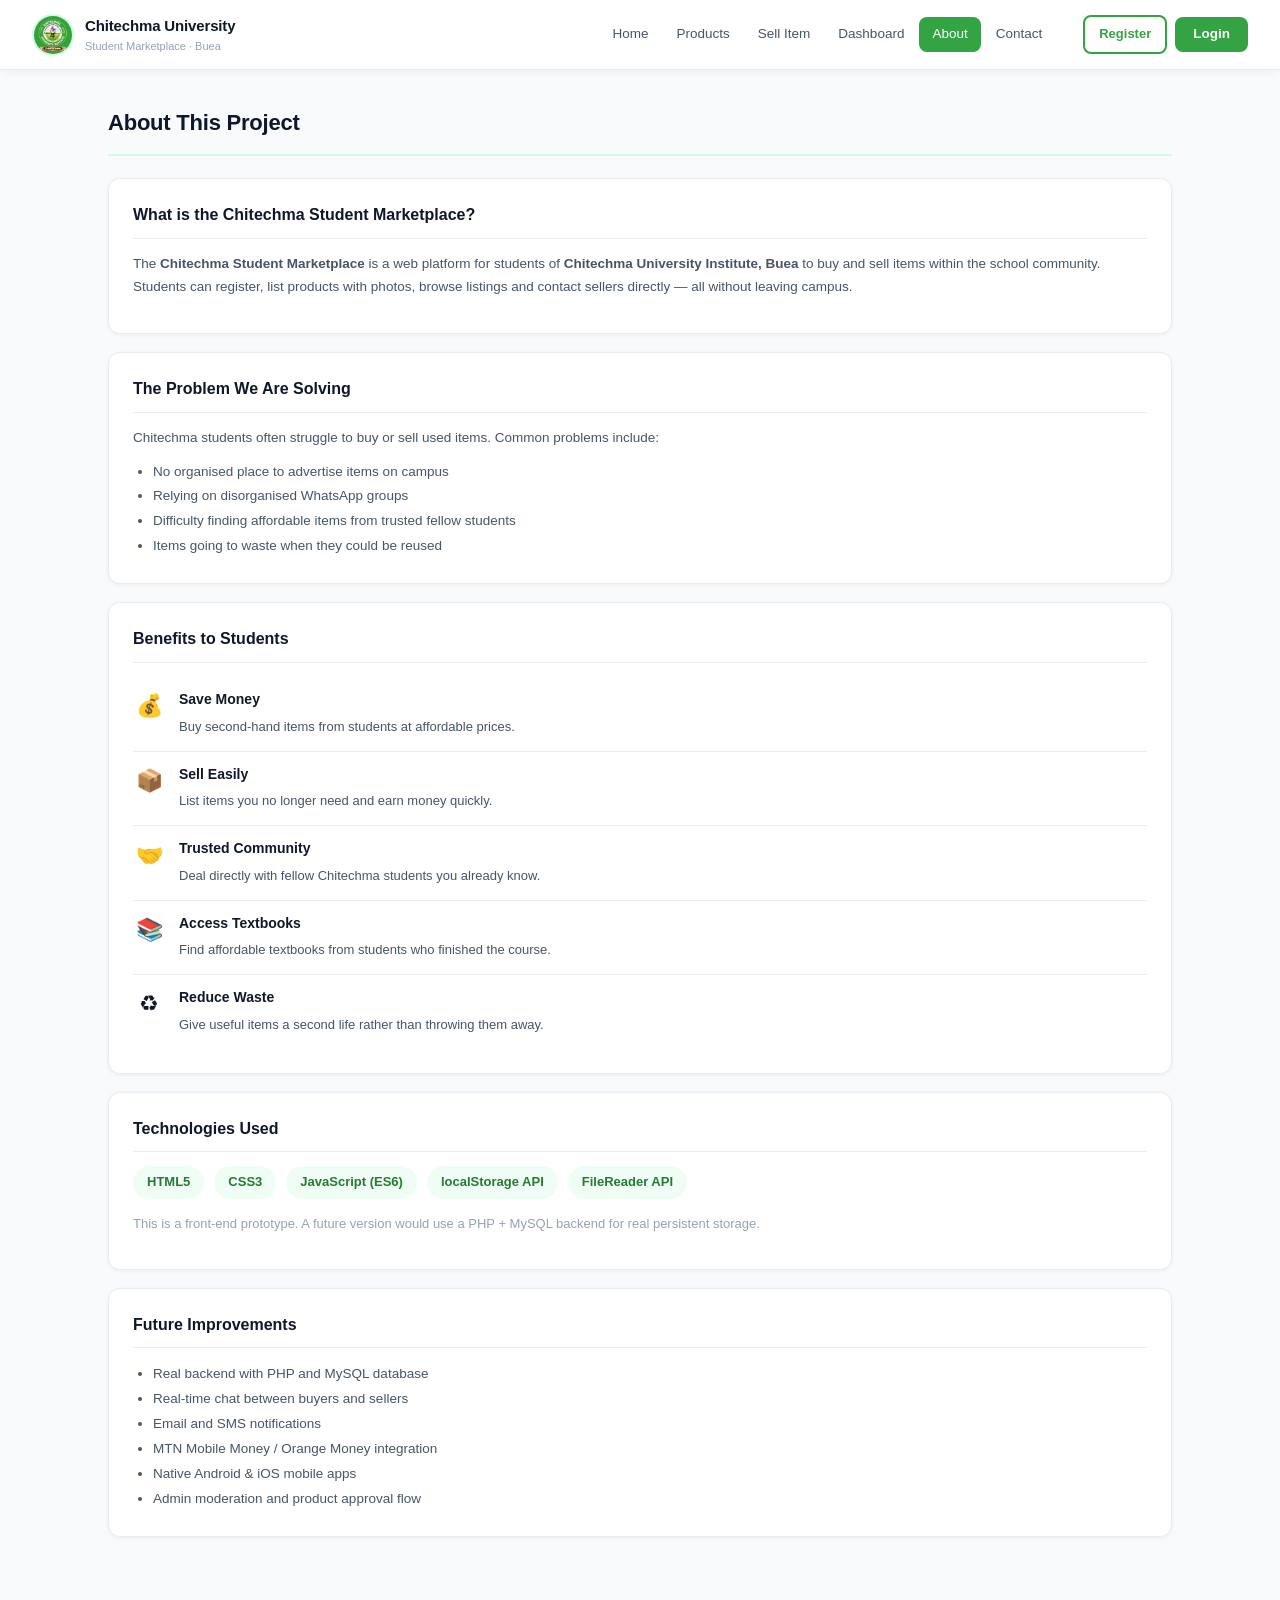
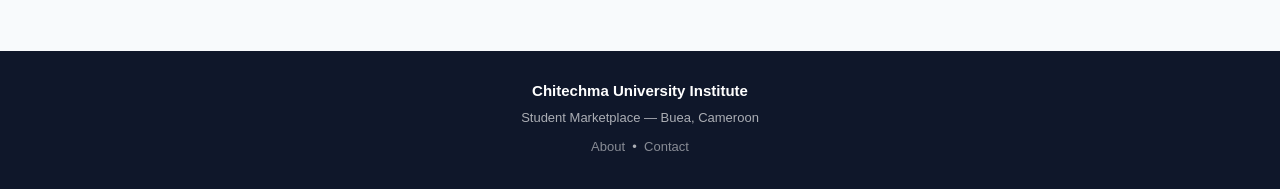
==== about.html @ e1034d38 "first commit" ====
<!DOCTYPE html>
<html lang="en">
<head><meta charset="UTF-8"><meta name="viewport" content="width=device-width,initial-scale=1.0">
<title>Chitechma &mdash; About</title><link rel="stylesheet" href="css/style.css"></head>
<body>
<header class="topbar">
  <a href="index.html" class="topbar-logo">
    <img src="images/logo.png" alt="Chitechma Logo">
    <div><div class="logo-name">Chitechma University</div><div class="logo-sub">Student Marketplace &middot; Buea</div></div>
  </a>
  <nav class="topbar-nav">
    <a href="index.html" id="nl-home">Home</a>
    <a href="products.html" id="nl-products">Products</a>
    <a href="sell.html" id="nl-sell">Sell Item</a>
    <a href="dashboard.html" id="nl-dashboard">Dashboard</a>
    <a href="about.html" id="nl-about">About</a>
    <a href="contact.html" id="nl-contact">Contact</a>
  </nav>
  <div id="nav-user-desktop"></div>
  <button class="nav-toggle" onclick="toggleMobileNav()">&#9776;</button>
</header>
<div class="nav-overlay" id="nav-overlay" onclick="closeMobileNav()"></div>
<div class="mobile-nav-panel" id="mobile-nav-panel">
  <div class="mnp-head">
    <span class="brand">&#127891; Menu</span>
    <button class="mnp-close" onclick="closeMobileNav()">&#10005;</button>
  </div>
  <div class="mnp-links">
    <a href="index.html" id="ml-home">&#127968; Home</a>
    <a href="products.html" id="ml-products">&#128717; Products</a>
    <a href="sell.html" id="ml-sell">&#128230; Sell Item</a>
    <a href="dashboard.html" id="ml-dashboard">&#128203; Dashboard</a>
    <a href="about.html" id="ml-about">&#8505; About</a>
    <a href="contact.html" id="ml-contact">&#128222; Contact</a>
  </div>
  <div id="nav-user-mobile"></div>
</div>
<script>(function(){var p=window.location.pathname.split("/").pop()||"index.html";var map={"index.html":"home","products.html":"products","sell.html":"sell","dashboard.html":"dashboard","about.html":"about","contact.html":"contact","admin.html":"dashboard"};var key=map[p]||"home";var d=document.getElementById("nl-"+key);if(d)d.classList.add("active");var m=document.getElementById("ml-"+key);if(m)m.classList.add("active");})();</script>
<div class="page-wrap">
  <h1 class="page-title">About This Project</h1>
  <div class="info-block">
    <h2>What is the Chitechma Student Marketplace?</h2>
    <p>The <strong>Chitechma Student Marketplace</strong> is a web platform for students of <strong>Chitechma University Institute, Buea</strong> to buy and sell items within the school community. Students can register, list products with photos, browse listings and contact sellers directly — all without leaving campus.</p>
  </div>
  <div class="info-block">
    <h2>The Problem We Are Solving</h2>
    <p>Chitechma students often struggle to buy or sell used items. Common problems include:</p>
    <ul>
      <li>No organised place to advertise items on campus</li>
      <li>Relying on disorganised WhatsApp groups</li>
      <li>Difficulty finding affordable items from trusted fellow students</li>
      <li>Items going to waste when they could be reused</li>
    </ul>
  </div>
  <div class="info-block">
    <h2>Benefits to Students</h2>
    <div class="benefit-row"><div class="benefit-icon">&#128176;</div><div><strong>Save Money</strong><span>Buy second-hand items from students at affordable prices.</span></div></div>
    <div class="benefit-row"><div class="benefit-icon">&#128230;</div><div><strong>Sell Easily</strong><span>List items you no longer need and earn money quickly.</span></div></div>
    <div class="benefit-row"><div class="benefit-icon">&#129309;</div><div><strong>Trusted Community</strong><span>Deal directly with fellow Chitechma students you already know.</span></div></div>
    <div class="benefit-row"><div class="benefit-icon">&#128218;</div><div><strong>Access Textbooks</strong><span>Find affordable textbooks from students who finished the course.</span></div></div>
    <div class="benefit-row"><div class="benefit-icon">&#9851;</div><div><strong>Reduce Waste</strong><span>Give useful items a second life rather than throwing them away.</span></div></div>
  </div>
  <div class="info-block">
    <h2>Technologies Used</h2>
    <div style="display:flex;flex-wrap:wrap;gap:10px;margin-top:4px;">
      <span class="badge badge-green" style="font-size:13px;padding:6px 14px;">HTML5</span>
      <span class="badge badge-green" style="font-size:13px;padding:6px 14px;">CSS3</span>
      <span class="badge badge-green" style="font-size:13px;padding:6px 14px;">JavaScript (ES6)</span>
      <span class="badge badge-green" style="font-size:13px;padding:6px 14px;">localStorage API</span>
      <span class="badge badge-green" style="font-size:13px;padding:6px 14px;">FileReader API</span>
    </div>
    <p style="margin-top:14px;font-size:13px;color:var(--text-3);">This is a front-end prototype. A future version would use a PHP + MySQL backend for real persistent storage.</p>
  </div>
  <div class="info-block">
    <h2>Future Improvements</h2>
    <ul>
      <li>Real backend with PHP and MySQL database</li>
      <li>Real-time chat between buyers and sellers</li>
      <li>Email and SMS notifications</li>
      <li>MTN Mobile Money / Orange Money integration</li>
      <li>Native Android &amp; iOS mobile apps</li>
      <li>Admin moderation and product approval flow</li>
    </ul>
  </div>
</div>
<footer><p class="footer-brand">Chitechma University Institute</p><p>Student Marketplace &mdash; Buea, Cameroon</p><p style="margin-top:8px;"><a href="about.html">About</a> &nbsp;&bull;&nbsp; <a href="contact.html">Contact</a></p></footer>
<script src="js/app.js"></script>
</body></html>
---- css/style.css ----
/* ============================================================
   Chitechma University Institute — Student Marketplace
   Modern Minimal Design  |  Green #33A344  |  White #FFFFFF
   ============================================================ */

/* ── RESET & BASE ────────────────────────────────────────── */
*, *::before, *::after { margin: 0; padding: 0; box-sizing: border-box; }

:root {
  --green:       #33A344;
  --green-dark:  #267A33;
  --green-light: #f0fdf4;
  --green-mid:   #d1fae5;
  --white:       #ffffff;
  --bg:          #f8fafc;
  --surface:     #ffffff;
  --border:      #e8edf2;
  --text-1:      #0f172a;
  --text-2:      #475569;
  --text-3:      #94a3b8;
  --red:         #ef4444;
  --red-light:   #fef2f2;
  --shadow-sm:   0 1px 4px rgba(0,0,0,.06);
  --shadow-md:   0 4px 16px rgba(0,0,0,.09);
  --shadow-lg:   0 10px 32px rgba(0,0,0,.12);
  --radius-sm:   8px;
  --radius-md:   12px;
  --radius-lg:   16px;
  --radius-pill: 999px;
}

body {
  font-family: -apple-system, BlinkMacSystemFont, 'Segoe UI', Arial, sans-serif;
  background: var(--bg);
  color: var(--text-1);
  line-height: 1.55;
  padding-top: 70px; /* reserve space for fixed topbar */
}

a { text-decoration: none; }
img { display: block; }

/* ══════════════════════════════════════════════════════════
   TOPBAR  — single white bar: logo · nav · user (desktop)
   ══════════════════════════════════════════════════════════ */
.topbar {
  position: fixed;
  top: 0; left: 0; right: 0;
  height: 70px;
  background: var(--white);
  border-bottom: 1px solid var(--border);
  box-shadow: 0 1px 12px rgba(0,0,0,.06);
  display: flex;
  align-items: center;
  padding: 0 32px;
  gap: 12px;
  z-index: 1000;
}

/* Logo ─────────────────────────────────────────────────── */
.topbar-logo {
  display: flex;
  align-items: center;
  gap: 11px;
  text-decoration: none;
  flex-shrink: 0;
}
.topbar-logo img {
  width: 42px; height: 42px;
  border-radius: 50%;
  object-fit: cover;
  border: 2px solid var(--green-mid);
}
.logo-name {
  font-size: 15px;
  font-weight: 700;
  color: var(--text-1);
  letter-spacing: -.01em;
}
.logo-sub {
  font-size: 11px;
  color: var(--text-3);
  margin-top: 1px;
}

/* Nav links (desktop) ──────────────────────────────────── */
.topbar-nav {
  display: flex;
  align-items: center;
  gap: 2px;
  margin-left: auto;  /* push nav to the right */
}
.topbar-nav a {
  display: block;
  padding: 7px 13px;
  font-size: 13.5px;
  font-weight: 500;
  color: var(--text-2);
  border-radius: var(--radius-sm);
  transition: background .15s, color .15s;
  white-space: nowrap;
}
.topbar-nav a:hover {
  background: var(--green-light);
  color: var(--green-dark);
}
.topbar-nav a.active {
  background: var(--green);
  color: #fff;
  border-radius: var(--radius-sm);
}

/* User area (right side) ───────────────────────────────── */
.topbar-user {
  display: flex;
  align-items: center;
  gap: 8px;
  margin-left: 16px;
  flex-shrink: 0;
}
.user-pill {
  display: flex;
  align-items: center;
  gap: 8px;
  padding: 6px 12px 6px 8px;
  border: 1px solid var(--border);
  border-radius: var(--radius-pill);
  font-size: 13px;
  font-weight: 500;
  color: var(--text-1);
  background: var(--bg);
  cursor: pointer;
}
.user-avatar {
  width: 26px; height: 26px;
  border-radius: 50%;
  background: var(--green);
  color: #fff;
  font-size: 12px;
  font-weight: 700;
  display: flex;
  align-items: center;
  justify-content: center;
  flex-shrink: 0;
  overflow: hidden;
}
.user-avatar img { width: 100%; height: 100%; object-fit: cover; }
.unread-dot {
  display: inline-flex;
  align-items: center;
  justify-content: center;
  width: 18px; height: 18px;
  border-radius: 50%;
  background: var(--red);
  color: #fff;
  font-size: 10px;
  font-weight: 700;
  margin-left: 4px;
}
.btn-logout {
  padding: 6px 14px;
  border: 1.5px solid #fca5a5;
  border-radius: var(--radius-sm);
  font-size: 13px;
  font-weight: 600;
  color: var(--red);
  background: var(--red-light);
  cursor: pointer;
  transition: all .15s;
}
.btn-logout:hover { background: var(--red); color: #fff; border-color: var(--red); }

.topbar-login {
  padding: 7px 18px;
  background: var(--green);
  color: #fff;
  border-radius: var(--radius-sm);
  font-size: 13.5px;
  font-weight: 600;
  border: none;
  cursor: pointer;
  transition: background .15s;
}
.topbar-login:hover { background: var(--green-dark); }

/* Hamburger ────────────────────────────────────────────── */
.nav-toggle {
  display: none;
  background: transparent;
  border: 1.5px solid var(--border);
  color: var(--text-2);
  font-size: 20px;
  width: 38px; height: 38px;
  border-radius: var(--radius-sm);
  cursor: pointer;
  align-items: center;
  justify-content: center;
  flex-shrink: 0;
}
.nav-toggle:hover { background: var(--bg); }

/* Mobile panel + overlay: INVISIBLE on desktop ─────────── */
.mobile-nav-panel { display: none; }
.nav-overlay      { display: none; }

/* ══════════════════════════════════════════════════════════
   HERO
   ══════════════════════════════════════════════════════════ */
.hero {
  background: linear-gradient(135deg, #1a5c27 0%, var(--green) 55%, #4ecb60 100%);
  color: #fff;
  padding: 72px 32px;
  text-align: center;
}
.hero h1 {
  font-size: 36px;
  font-weight: 800;
  letter-spacing: -.02em;
  margin-bottom: 14px;
  line-height: 1.15;
}
.hero p {
  font-size: 16px;
  opacity: .88;
  max-width: 520px;
  margin: 0 auto 32px;
  line-height: 1.65;
}
.hero-btns { display: flex; gap: 12px; justify-content: center; flex-wrap: wrap; }
.hero-btns .btn { font-size: 14.5px; padding: 12px 26px; }

/* ══════════════════════════════════════════════════════════
   BUTTONS
   ══════════════════════════════════════════════════════════ */
.btn {
  display: inline-flex;
  align-items: center;
  justify-content: center;
  gap: 6px;
  padding: 10px 22px;
  border-radius: var(--radius-sm);
  font-size: 14px;
  font-weight: 600;
  cursor: pointer;
  transition: all .15s;
  border: 2px solid transparent;
  white-space: nowrap;
}
.btn-primary  { background: var(--green); color: #fff; border-color: var(--green); }
.btn-primary:hover { background: var(--green-dark); border-color: var(--green-dark); }
.btn-outline  { background: transparent; color: #fff; border-color: rgba(255,255,255,.7); }
.btn-outline:hover { background: rgba(255,255,255,.15); }
.btn-white    { background: #fff; color: var(--green); border-color: #fff; }
.btn-white:hover { background: var(--green-light); }
.btn-ghost    { background: transparent; color: var(--green); border-color: var(--green); }
.btn-ghost:hover { background: var(--green-light); }
.btn-danger   { background: var(--red-light); color: var(--red); border-color: #fca5a5; }
.btn-danger:hover { background: var(--red); color: #fff; border-color: var(--red); }
.btn-sm       { padding: 7px 14px; font-size: 13px; border-radius: var(--radius-sm); }
.btn-block    { width: 100%; }

/* ══════════════════════════════════════════════════════════
   PAGE WRAPPER & TITLES
   ══════════════════════════════════════════════════════════ */
.page-wrap { max-width: 1120px; margin: 0 auto; padding: 36px 28px; }
.page-title {
  font-size: 22px;
  font-weight: 700;
  color: var(--text-1);
  margin-bottom: 22px;
  padding-bottom: 14px;
  border-bottom: 2px solid var(--green-mid);
  letter-spacing: -.01em;
}
.section-label {
  font-size: 11px;
  font-weight: 700;
  text-transform: uppercase;
  letter-spacing: .08em;
  color: var(--text-3);
  margin-bottom: 14px;
}

/* ══════════════════════════════════════════════════════════
   FEATURE STRIP (home)
   ══════════════════════════════════════════════════════════ */
.features-strip { display: flex; flex-wrap: wrap; gap: 18px; }
.feature-card {
  background: var(--surface);
  border: 1px solid var(--border);
  border-radius: var(--radius-md);
  padding: 24px;
  flex: 1;
  min-width: 190px;
  box-shadow: var(--shadow-sm);
  transition: box-shadow .2s, transform .2s;
}
.feature-card:hover { box-shadow: var(--shadow-md); transform: translateY(-2px); }
.feature-icon { font-size: 28px; margin-bottom: 12px; }
.feature-card h3 { font-size: 15px; font-weight: 700; color: var(--text-1); margin-bottom: 6px; }
.feature-card p  { font-size: 13px; color: var(--text-2); line-height: 1.6; }

/* ══════════════════════════════════════════════════════════
   PRODUCT CARDS
   ══════════════════════════════════════════════════════════ */
.products-grid { display: flex; flex-wrap: wrap; gap: 20px; }
.product-card {
  background: var(--surface);
  border: 1px solid var(--border);
  border-radius: var(--radius-md);
  width: 226px;
  overflow: hidden;
  box-shadow: var(--shadow-sm);
  transition: box-shadow .2s, transform .2s;
}
.product-card:hover { box-shadow: var(--shadow-md); transform: translateY(-3px); }
.product-thumb {
  width: 100%; height: 156px;
  display: flex; align-items: center; justify-content: center;
  font-size: 44px;
}
.product-thumb img { width: 100%; height: 100%; object-fit: cover; }
.product-body { padding: 15px; }
.product-badge {
  display: inline-block;
  font-size: 10px;
  font-weight: 700;
  text-transform: uppercase;
  letter-spacing: .04em;
  padding: 3px 9px;
  border-radius: var(--radius-pill);
  background: var(--green-light);
  color: var(--green-dark);
  margin-bottom: 8px;
}
.product-name  { font-size: 14px; font-weight: 700; color: var(--text-1); margin-bottom: 6px; line-height: 1.35; }
.product-price { font-size: 17px; font-weight: 800; color: var(--green); margin-bottom: 6px; }
.product-meta  { font-size: 12px; color: var(--text-3); margin-bottom: 3px; }
.product-body .btn { margin-top: 12px; width: 100%; }

/* ══════════════════════════════════════════════════════════
   SEARCH / FILTER BAR
   ══════════════════════════════════════════════════════════ */
.filter-bar {
  background: var(--surface);
  border: 1px solid var(--border);
  border-radius: var(--radius-md);
  padding: 16px 20px;
  margin-bottom: 24px;
  display: flex;
  flex-wrap: wrap;
  gap: 10px;
  align-items: center;
  box-shadow: var(--shadow-sm);
}
.filter-bar input,
.filter-bar select {
  flex: 1;
  min-width: 140px;
  padding: 9px 13px;
  border: 1px solid var(--border);
  border-radius: var(--radius-sm);
  font-size: 13.5px;
  color: var(--text-1);
  background: var(--bg);
  outline: none;
  transition: border-color .15s;
}
.filter-bar input:focus,
.filter-bar select:focus { border-color: var(--green); }

/* ══════════════════════════════════════════════════════════
   AUTH PAGES (login / register)
   ══════════════════════════════════════════════════════════ */
.auth-page { min-height: calc(100vh - 70px); display: flex; align-items: center; justify-content: center; padding: 32px 20px; }
.auth-card {
  background: var(--surface);
  border: 1px solid var(--border);
  border-radius: var(--radius-lg);
  padding: 42px 38px;
  width: 100%;
  max-width: 420px;
  box-shadow: var(--shadow-md);
  text-align: center;
}
.auth-logo {
  width: 82px; height: 82px;
  border-radius: 50%;
  margin: 0 auto 20px;
  border: 3px solid var(--green-mid);
  object-fit: cover;
}
.auth-title    { font-size: 22px; font-weight: 800; color: var(--text-1); margin-bottom: 6px; letter-spacing: -.02em; }
.auth-subtitle { font-size: 13.5px; color: var(--text-2); margin-bottom: 28px; }

/* ══════════════════════════════════════════════════════════
   FORMS
   ══════════════════════════════════════════════════════════ */
.form-group { margin-bottom: 16px; text-align: left; }
.form-group label { display: block; font-size: 13px; font-weight: 600; color: var(--text-2); margin-bottom: 6px; }
.form-control {
  width: 100%;
  padding: 10px 13px;
  border: 1.5px solid var(--border);
  border-radius: var(--radius-sm);
  font-size: 14px;
  color: var(--text-1);
  background: var(--surface);
  outline: none;
  transition: border-color .15s, box-shadow .15s;
}
.form-control:focus {
  border-color: var(--green);
  box-shadow: 0 0 0 3px rgba(51,163,68,.12);
}
textarea.form-control { height: 110px; resize: vertical; }
.form-row { display: flex; gap: 14px; flex-wrap: wrap; }
.form-row .form-group { flex: 1; min-width: 160px; }
.form-hint { font-size: 12px; color: var(--text-3); margin-top: 5px; }

/* ══════════════════════════════════════════════════════════
   CARDS / SURFACE
   ══════════════════════════════════════════════════════════ */
.card {
  background: var(--surface);
  border: 1px solid var(--border);
  border-radius: var(--radius-md);
  padding: 24px;
  box-shadow: var(--shadow-sm);
  margin-bottom: 20px;
}
.card-title { font-size: 16px; font-weight: 700; color: var(--text-1); margin-bottom: 14px; padding-bottom: 12px; border-bottom: 1px solid var(--border); }

/* ══════════════════════════════════════════════════════════
   DASHBOARD
   ══════════════════════════════════════════════════════════ */
.welcome-bar {
  background: linear-gradient(130deg, var(--green-dark), var(--green));
  color: #fff;
  padding: 26px 32px;
  border-radius: var(--radius-lg);
  margin-bottom: 28px;
  display: flex;
  align-items: center;
  justify-content: space-between;
  flex-wrap: wrap;
  gap: 14px;
}
.welcome-bar h2 { font-size: 20px; font-weight: 700; margin-bottom: 4px; }
.welcome-bar p  { font-size: 13.5px; opacity: .85; }

.stats-row { display: flex; flex-wrap: wrap; gap: 16px; margin-bottom: 28px; }
.stat-card {
  flex: 1;
  min-width: 120px;
  background: var(--surface);
  border: 1px solid var(--border);
  border-radius: var(--radius-md);
  padding: 18px 22px;
  text-align: center;
  box-shadow: var(--shadow-sm);
}
.stat-num   { font-size: 28px; font-weight: 800; color: var(--green); }
.stat-label { font-size: 12px; color: var(--text-3); margin-top: 3px; font-weight: 500; }

.dash-grid { display: flex; flex-wrap: wrap; gap: 16px; margin-bottom: 32px; }
.dash-tile {
  background: var(--surface);
  border: 1px solid var(--border);
  border-radius: var(--radius-md);
  padding: 24px 20px;
  width: 190px;
  text-align: center;
  text-decoration: none;
  color: var(--text-1);
  box-shadow: var(--shadow-sm);
  transition: box-shadow .2s, transform .2s, border-color .15s;
}
.dash-tile:hover { box-shadow: var(--shadow-md); transform: translateY(-2px); border-color: var(--green); }
.dash-tile-icon  { font-size: 34px; margin-bottom: 12px; }
.dash-tile-title { font-size: 14px; font-weight: 700; color: var(--text-1); margin-bottom: 6px; }
.dash-tile-desc  { font-size: 12px; color: var(--text-3); line-height: 1.5; }

/* ══════════════════════════════════════════════════════════
   INFO SECTIONS
   ══════════════════════════════════════════════════════════ */
.info-block { background: var(--surface); border: 1px solid var(--border); border-radius: var(--radius-md); padding: 24px; margin-bottom: 18px; box-shadow: var(--shadow-sm); }
.info-block h2 { font-size: 16px; font-weight: 700; color: var(--text-1); margin-bottom: 14px; padding-bottom: 10px; border-bottom: 1px solid var(--border); }
.info-block p  { font-size: 13.5px; color: var(--text-2); line-height: 1.7; margin-bottom: 10px; }
.info-block ul, .info-block ol { padding-left: 20px; }
.info-block li { font-size: 13.5px; color: var(--text-2); line-height: 1.85; }

/* ══════════════════════════════════════════════════════════
   CONTACT / TEAM
   ══════════════════════════════════════════════════════════ */
.contact-row  { display: flex; align-items: flex-start; gap: 14px; padding: 13px 0; border-bottom: 1px solid var(--border); }
.contact-row:last-child { border-bottom: none; }
.ci-icon      { font-size: 20px; width: 32px; text-align: center; flex-shrink: 0; }
.ci-label     { font-size: 11px; color: var(--text-3); text-transform: uppercase; letter-spacing: .05em; margin-bottom: 2px; }
.ci-value     { font-size: 14.5px; font-weight: 600; color: var(--text-1); }

.team-row     { display: flex; align-items: center; gap: 14px; padding: 12px 0; border-bottom: 1px solid var(--border); }
.team-row:last-child { border-bottom: none; }
.team-av {
  width: 44px; height: 44px; border-radius: 50%;
  background: var(--green); color: #fff;
  display: flex; align-items: center; justify-content: center;
  font-size: 16px; font-weight: 700; flex-shrink: 0; overflow: hidden;
}
.team-av img  { width: 100%; height: 100%; object-fit: cover; }
.team-name    { font-size: 14.5px; font-weight: 700; color: var(--text-1); }
.team-role    { font-size: 12px; color: var(--text-3); margin-top: 2px; }

/* ══════════════════════════════════════════════════════════
   PRODUCT CONTACT PAGE
   ══════════════════════════════════════════════════════════ */
.contact-method {
  display: flex; align-items: center; gap: 14px;
  background: var(--bg); border: 1px solid var(--border);
  border-radius: var(--radius-sm); padding: 13px 16px; margin-bottom: 10px;
  text-decoration: none; color: var(--text-1);
  transition: border-color .15s, background .15s;
}
.contact-method:hover { border-color: var(--green); background: var(--green-light); }
.cm-icon  { font-size: 20px; width: 28px; text-align: center; }
.cm-label { font-size: 11px; color: var(--text-3); margin-bottom: 1px; }
.cm-value { font-size: 14px; font-weight: 600; color: var(--green-dark); }

/* ══════════════════════════════════════════════════════════
   MESSAGES
   ══════════════════════════════════════════════════════════ */
.msg-card { background: var(--surface); border: 1px solid var(--border); border-radius: var(--radius-sm); padding: 15px 18px; margin-bottom: 10px; }
.msg-card.unread { border-left: 3px solid var(--green); }
.msg-meta { font-size: 12px; color: var(--text-3); margin-bottom: 6px; }
.msg-body { font-size: 14px; color: var(--text-1); }
.msg-reply { margin-top: 12px; display: flex; gap: 8px; }
.msg-reply input  { flex: 1; padding: 8px 12px; border: 1px solid var(--border); border-radius: var(--radius-sm); font-size: 13.5px; outline: none; }
.msg-reply input:focus { border-color: var(--green); }
.msg-reply button { padding: 8px 16px; background: var(--green); color: #fff; border: none; border-radius: var(--radius-sm); cursor: pointer; font-size: 13.5px; font-weight: 600; }

/* ══════════════════════════════════════════════════════════
   NOTICES / ALERTS
   ══════════════════════════════════════════════════════════ */
.notice {
  padding: 13px 16px; border-radius: var(--radius-sm); font-size: 13.5px;
  border-left: 3px solid; margin-bottom: 20px;
}
.notice-green { background: var(--green-light); border-color: var(--green); color: var(--green-dark); }
.notice-warn  { background: #fffbeb; border-color: #f59e0b; color: #92400e; }
.notice-red   { background: var(--red-light); border-color: var(--red); color: #b91c1c; }
#alert-box .notice { margin-bottom: 16px; }

/* ══════════════════════════════════════════════════════════
   SELL FORM LAYOUT
   ══════════════════════════════════════════════════════════ */
.sell-layout { display: flex; gap: 24px; flex-wrap: wrap; }
.sell-main   { flex: 2; min-width: 280px; }
.sell-side   { flex: 1; min-width: 220px; }
.two-col     { display: flex; gap: 24px; flex-wrap: wrap; }
.col-main    { flex: 2; min-width: 280px; }
.col-side    { flex: 1; min-width: 220px; }

/* Image upload area */
.upload-area {
  border: 2px dashed var(--border);
  border-radius: var(--radius-md);
  padding: 28px;
  text-align: center;
  cursor: pointer;
  background: var(--bg);
  transition: border-color .15s, background .15s;
}
.upload-area:hover { border-color: var(--green); background: var(--green-light); }
.upload-area p { font-size: 13px; color: var(--text-3); margin-top: 8px; }

/* ══════════════════════════════════════════════════════════
   ADMIN DASHBOARD
   ══════════════════════════════════════════════════════════ */
.admin-tabs { display: flex; gap: 4px; flex-wrap: wrap; border-bottom: 2px solid var(--border); margin-bottom: 24px; }
.admin-tab  { padding: 10px 18px; cursor: pointer; font-size: 13.5px; font-weight: 600; color: var(--text-3); border-radius: var(--radius-sm) var(--radius-sm) 0 0; border: 1px solid transparent; border-bottom: none; transition: all .15s; }
.admin-tab:hover  { color: var(--green); background: var(--green-light); }
.admin-tab.active { color: var(--green-dark); background: var(--surface); border-color: var(--border); border-bottom-color: var(--surface); margin-bottom: -2px; }
.tab-pane  { display: none; }
.tab-pane.active { display: block; }

.data-table { width: 100%; border-collapse: collapse; font-size: 13.5px; }
.data-table th { background: var(--bg); color: var(--text-2); font-size: 11px; font-weight: 700; text-transform: uppercase; letter-spacing: .05em; padding: 10px 14px; text-align: left; border-bottom: 2px solid var(--border); }
.data-table td { padding: 12px 14px; border-bottom: 1px solid var(--border); vertical-align: middle; color: var(--text-1); }
.data-table tr:last-child td { border-bottom: none; }
.data-table tr:hover td { background: var(--bg); }
.data-table img { width: 40px; height: 40px; object-fit: cover; border-radius: var(--radius-sm); }

.admin-stat-row { display: flex; flex-wrap: wrap; gap: 14px; margin-bottom: 28px; }
.admin-kpi { flex: 1; min-width: 130px; background: var(--surface); border: 1px solid var(--border); border-radius: var(--radius-md); padding: 20px; text-align: center; box-shadow: var(--shadow-sm); }
.admin-kpi .kn { font-size: 30px; font-weight: 800; color: var(--green); }
.admin-kpi .kl { font-size: 12px; color: var(--text-3); margin-top: 3px; font-weight: 500; }

.badge { display: inline-block; font-size: 11px; font-weight: 700; padding: 3px 9px; border-radius: var(--radius-pill); }
.badge-green  { background: var(--green-light); color: var(--green-dark); }
.badge-red    { background: var(--red-light); color: var(--red); }
.badge-yellow { background: #fffbeb; color: #92400e; }
.badge-blue   { background: #eff6ff; color: #1d4ed8; }

.inline-form { background: var(--bg); border: 1px solid var(--border); border-radius: var(--radius-md); padding: 22px; margin-bottom: 22px; }
.inline-form h3 { font-size: 15px; font-weight: 700; color: var(--text-1); margin-bottom: 18px; }

/* Benefit list (about) */
.benefit-row { display: flex; align-items: flex-start; gap: 14px; padding: 12px 0; border-bottom: 1px solid var(--border); }
.benefit-row:last-child { border-bottom: none; }
.benefit-icon { font-size: 22px; width: 32px; text-align: center; flex-shrink: 0; }
.benefit-row strong { display: block; font-size: 14px; color: var(--text-1); margin-bottom: 3px; }
.benefit-row span   { font-size: 13px; color: var(--text-2); }

/* ══════════════════════════════════════════════════════════
   EMPTY STATE
   ══════════════════════════════════════════════════════════ */
.empty { text-align: center; padding: 52px 20px; color: var(--text-3); }
.empty-icon { font-size: 52px; margin-bottom: 14px; }
.empty p    { font-size: 15px; }
.empty a    { color: var(--green); font-weight: 600; }

/* ══════════════════════════════════════════════════════════
   FOOTER
   ══════════════════════════════════════════════════════════ */
footer {
  background: var(--text-1);
  color: rgba(255,255,255,.65);
  text-align: center;
  padding: 28px;
  margin-top: 60px;
}
footer p   { font-size: 13px; margin-bottom: 4px; }
footer a   { color: rgba(255,255,255,.5); }
footer a:hover { color: #fff; }
footer .footer-brand { font-size: 15px; font-weight: 700; color: #fff; margin-bottom: 6px; }


/* ═══════════════════════════════════════════════════════════
   MOBILE  ≤ 768px
   ═══════════════════════════════════════════════════════════ */
@media (max-width: 768px) {

  body { padding-top: 62px; }

  /* Topbar adjustments */
  .topbar { height: 62px; padding: 0 16px; }
  .logo-name    { font-size: 13.5px; }
  .logo-sub     { display: none; }
  .topbar-logo img { width: 36px; height: 36px; }

  /* Show hamburger — push it to FAR RIGHT of topbar */
  .nav-toggle     { display: flex; margin-left: auto; }  /* auto pushes it to the far right */
  .topbar-nav     { display: none; }  /* completely hidden — shown in slide panel */
  .topbar-user    { display: none; }  /* completely hidden — shown in slide panel */

  /* ─────────────────────────────────────────────────────────
     MOBILE SLIDE PANEL — hidden 100% off-screen to the right
     ───────────────────────────────────────────────────────── */
  .mobile-nav-panel {
    position: fixed;
    top: 0; right: 0;
    width: 72%;
    max-width: 300px;
    height: 100vh;
    background: var(--surface);
    z-index: 1100;
    display: flex;
    flex-direction: column;
    box-shadow: -6px 0 32px rgba(0,0,0,.15);
    transform: translateX(100%);   /* ← COMPLETELY OFF SCREEN */
    transition: transform .28s cubic-bezier(.4,0,.2,1);
    overflow-y: auto;
  }
  .mobile-nav-panel.open { transform: translateX(0); }

  /* Panel header */
  .mnp-head {
    padding: 18px 20px 14px;
    border-bottom: 1px solid var(--border);
    display: flex;
    align-items: center;
    justify-content: space-between;
  }
  .mnp-head .brand  { font-size: 14px; font-weight: 700; color: var(--text-1); }
  .mnp-close {
    width: 32px; height: 32px;
    border: 1px solid var(--border); border-radius: var(--radius-sm);
    background: transparent; font-size: 18px; color: var(--text-2);
    cursor: pointer; display: flex; align-items: center; justify-content: center;
  }

  /* Nav links inside panel */
  .mnp-links { padding: 12px 12px 8px; flex: 1; }
  .mnp-links a {
    display: flex; align-items: center; gap: 10px;
    padding: 12px 14px; border-radius: var(--radius-sm);
    font-size: 14.5px; font-weight: 500; color: var(--text-2);
    margin-bottom: 3px; text-decoration: none;
    transition: background .12s, color .12s;
  }
  .mnp-links a:hover  { background: var(--green-light); color: var(--green-dark); }
  .mnp-links a.active { background: var(--green); color: #fff; }

  /* User area inside panel */
  .mnp-user {
    padding: 14px 16px;
    border-top: 1px solid var(--border);
    margin-top: auto;
  }
  .mnp-user-pill {
    display: flex; align-items: center; gap: 10px;
    padding: 10px 12px; border: 1px solid var(--border);
    border-radius: var(--radius-sm); margin-bottom: 10px;
    text-decoration: none; color: var(--text-1);
    background: var(--bg);
  }
  .mnp-user-pill .user-avatar { width: 32px; height: 32px; font-size: 13px; }
  .mnp-user-pill .uname { font-size: 14px; font-weight: 600; }
  .mnp-logout {
    display: block; width: 100%; padding: 10px;
    background: var(--red-light); color: var(--red);
    border: 1.5px solid #fca5a5; border-radius: var(--radius-sm);
    font-size: 14px; font-weight: 600; text-align: center; cursor: pointer;
  }
  .mnp-login {
    display: block; width: 100%; padding: 10px;
    background: var(--green); color: #fff;
    border-radius: var(--radius-sm); font-size: 14px; font-weight: 600;
    text-align: center; text-decoration: none;
  }

  /* Dark overlay */
  .nav-overlay {
    display: none; position: fixed;
    inset: 0; background: rgba(0,0,0,.45); z-index: 1099;
  }
  .nav-overlay.show { display: block; }

  /* Responsive content */
  .page-wrap    { padding: 24px 16px; }
  .hero         { padding: 40px 20px; }
  .hero h1      { font-size: 24px; }
  .hero p       { font-size: 14px; }
  .hero-btns    { flex-direction: column; align-items: center; }
  .hero-btns .btn { width: 100%; max-width: 260px; }

  .products-grid { justify-content: center; }
  .product-card  { width: calc(100% - 0px); max-width: 360px; }

  .filter-bar { flex-direction: column; }
  .filter-bar input, .filter-bar select { min-width: 100%; }

  .stats-row, .dash-grid { flex-direction: column; }
  .stat-card { flex: none; }
  .dash-tile { width: 100%; max-width: 340px; }
  .dash-grid { align-items: center; }

  .auth-card    { padding: 28px 20px; }
  .form-row     { flex-direction: column; }

  .sell-layout, .two-col { flex-direction: column; }
  .sell-main, .sell-side, .col-main, .col-side { min-width: 100%; }

  .features-strip { flex-direction: column; }
  .feature-card   { min-width: 100%; }

  .admin-tabs     { gap: 3px; }
  .admin-tab      { padding: 8px 12px; font-size: 12px; }
  .admin-stat-row { flex-direction: column; }
  .data-table     { font-size: 12px; }
  .data-table td, .data-table th { padding: 9px 10px; }
}
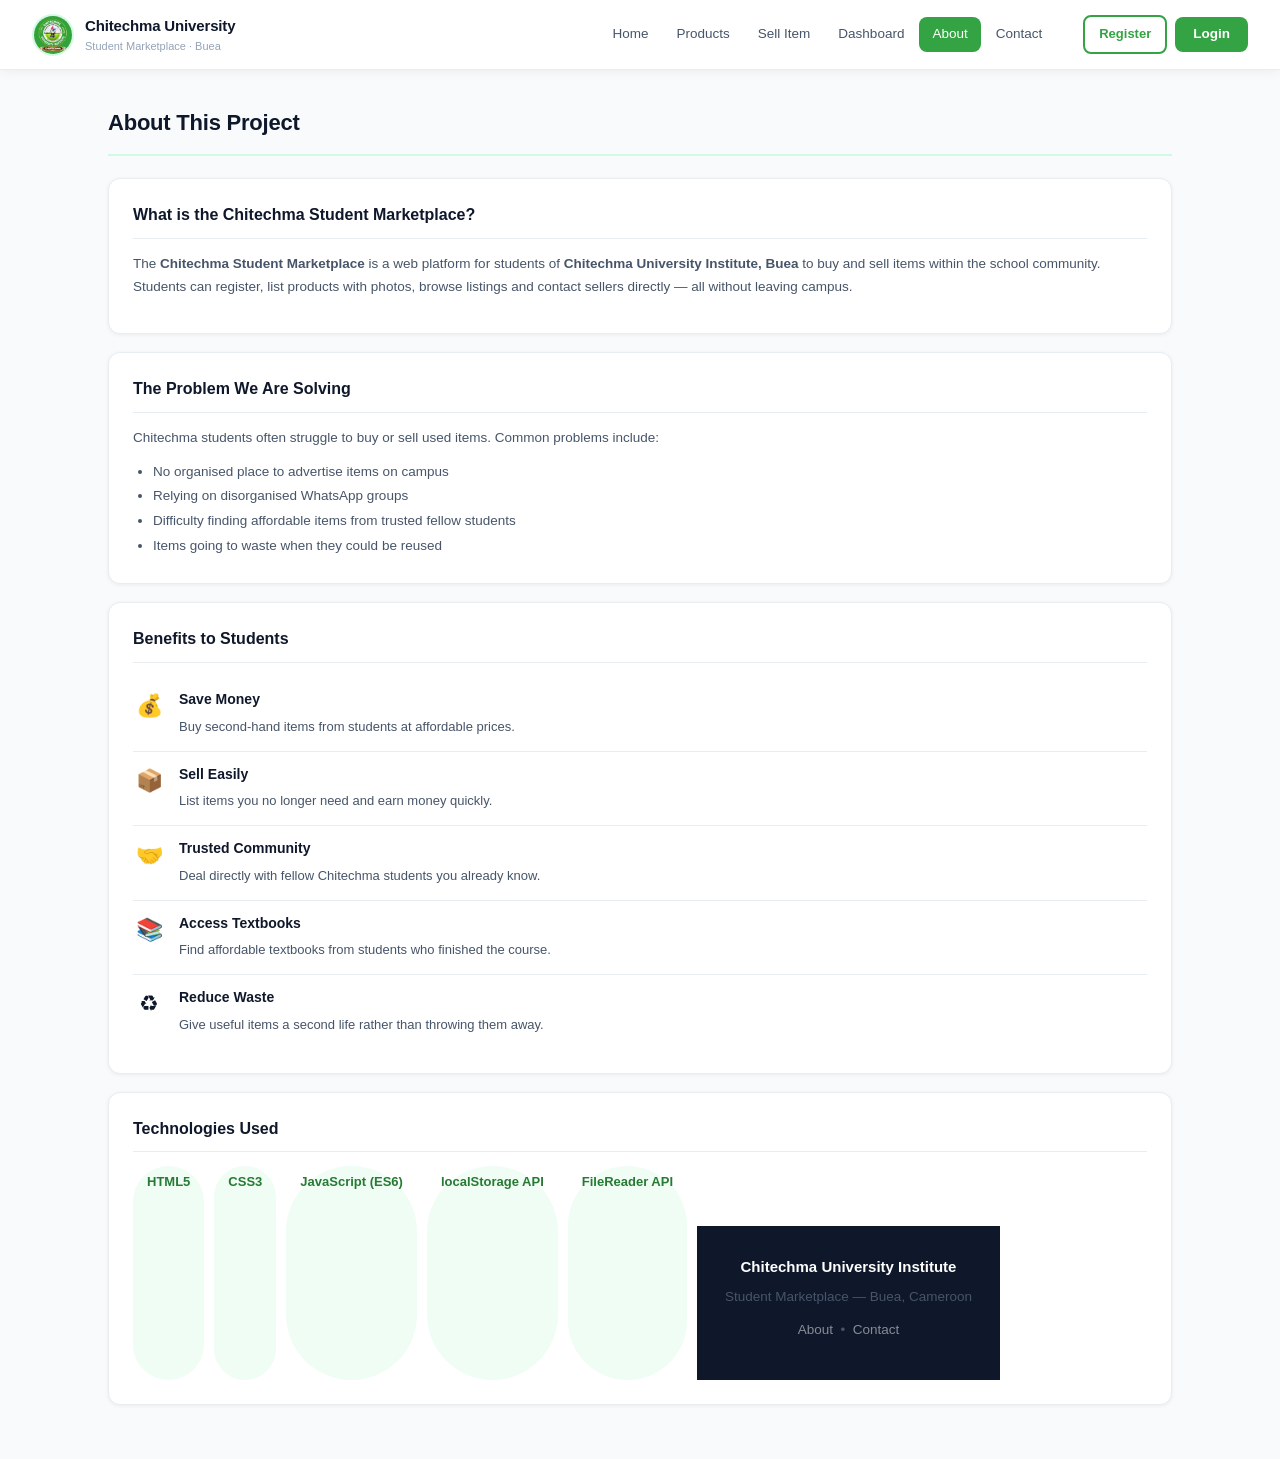
==== commit d2d19264: "Clean up about.html by removing future improvements section Removed future improvement suggestions a" ====
--- a/about.html
+++ b/about.html
@@ -68,21 +68,7 @@
       <span class="badge badge-green" style="font-size:13px;padding:6px 14px;">JavaScript (ES6)</span>
       <span class="badge badge-green" style="font-size:13px;padding:6px 14px;">localStorage API</span>
       <span class="badge badge-green" style="font-size:13px;padding:6px 14px;">FileReader API</span>
-    </div>
-    <p style="margin-top:14px;font-size:13px;color:var(--text-3);">This is a front-end prototype. A future version would use a PHP + MySQL backend for real persistent storage.</p>
-  </div>
-  <div class="info-block">
-    <h2>Future Improvements</h2>
-    <ul>
-      <li>Real backend with PHP and MySQL database</li>
-      <li>Real-time chat between buyers and sellers</li>
-      <li>Email and SMS notifications</li>
-      <li>MTN Mobile Money / Orange Money integration</li>
-      <li>Native Android &amp; iOS mobile apps</li>
-      <li>Admin moderation and product approval flow</li>
-    </ul>
-  </div>
-</div>
+    
 <footer><p class="footer-brand">Chitechma University Institute</p><p>Student Marketplace &mdash; Buea, Cameroon</p><p style="margin-top:8px;"><a href="about.html">About</a> &nbsp;&bull;&nbsp; <a href="contact.html">Contact</a></p></footer>
 <script src="js/app.js"></script>
 </body></html>
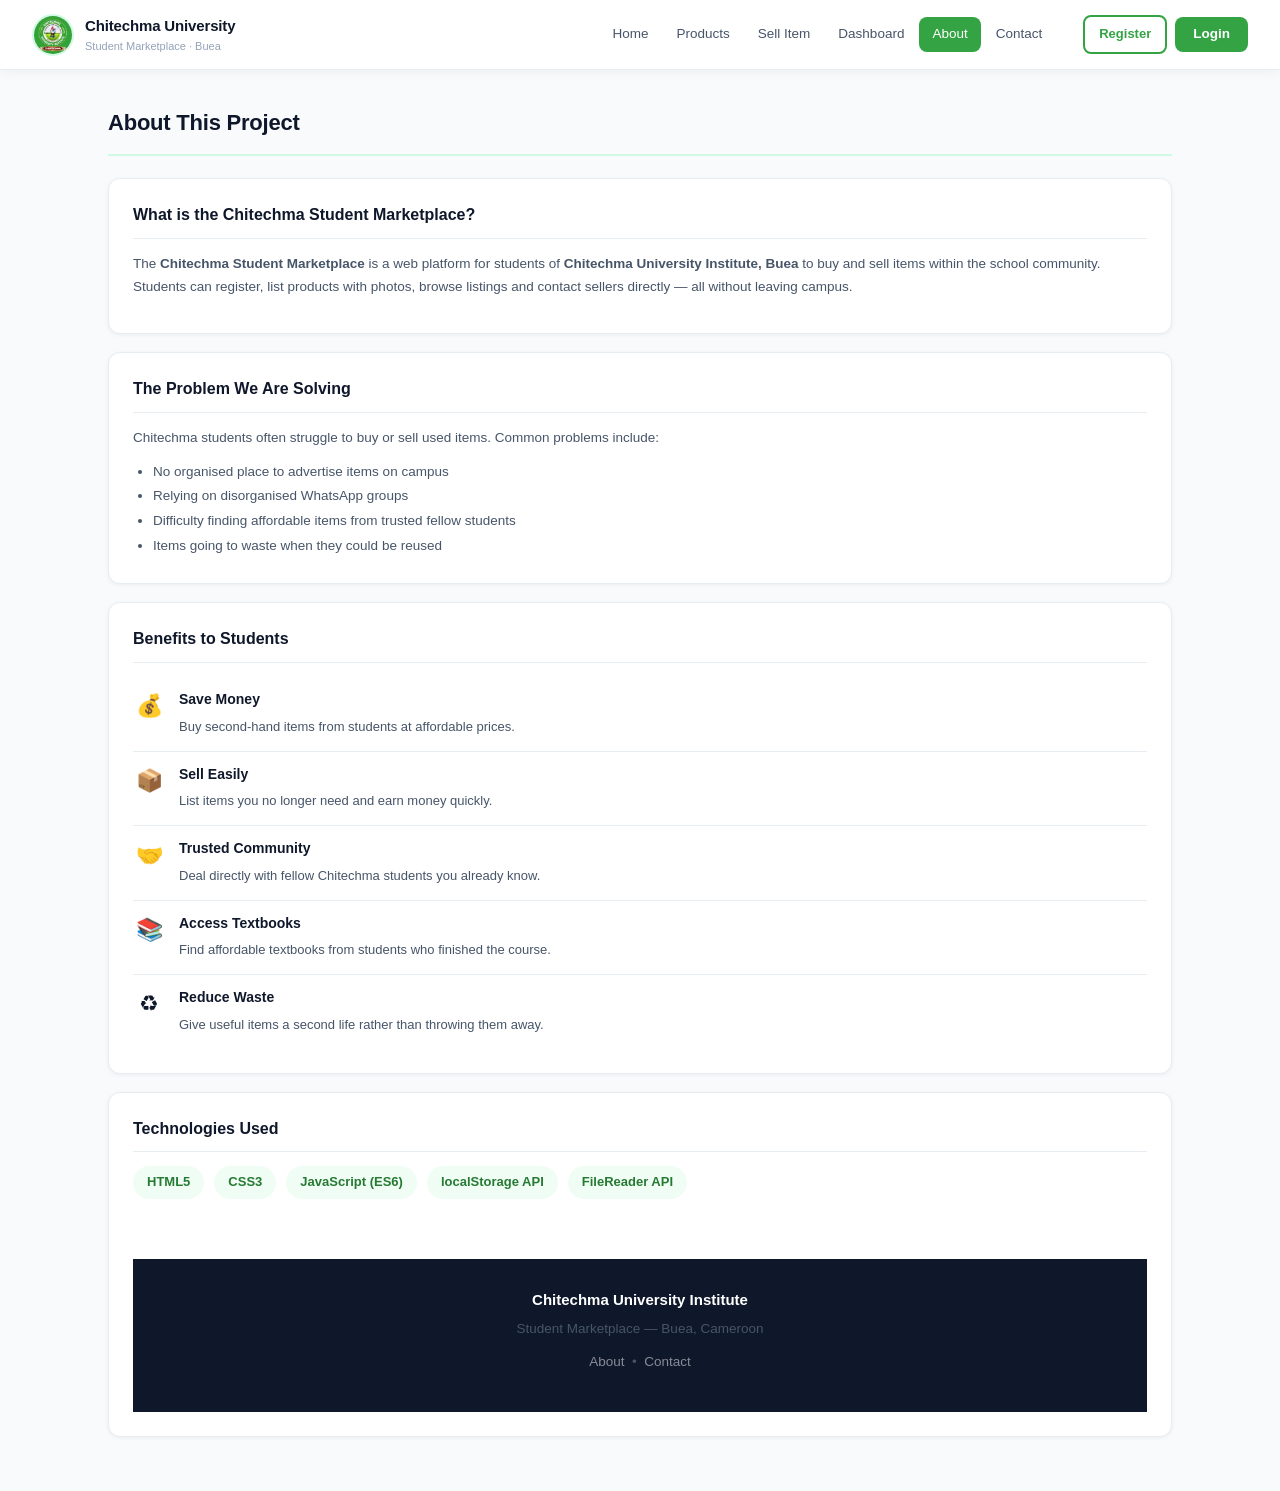
==== commit 1aeb59fe: "Fix HTML structure in about.html" ====
--- a/about.html
+++ b/about.html
@@ -68,7 +68,7 @@
       <span class="badge badge-green" style="font-size:13px;padding:6px 14px;">JavaScript (ES6)</span>
       <span class="badge badge-green" style="font-size:13px;padding:6px 14px;">localStorage API</span>
       <span class="badge badge-green" style="font-size:13px;padding:6px 14px;">FileReader API</span>
-    
+    </div>
 <footer><p class="footer-brand">Chitechma University Institute</p><p>Student Marketplace &mdash; Buea, Cameroon</p><p style="margin-top:8px;"><a href="about.html">About</a> &nbsp;&bull;&nbsp; <a href="contact.html">Contact</a></p></footer>
 <script src="js/app.js"></script>
 </body></html>
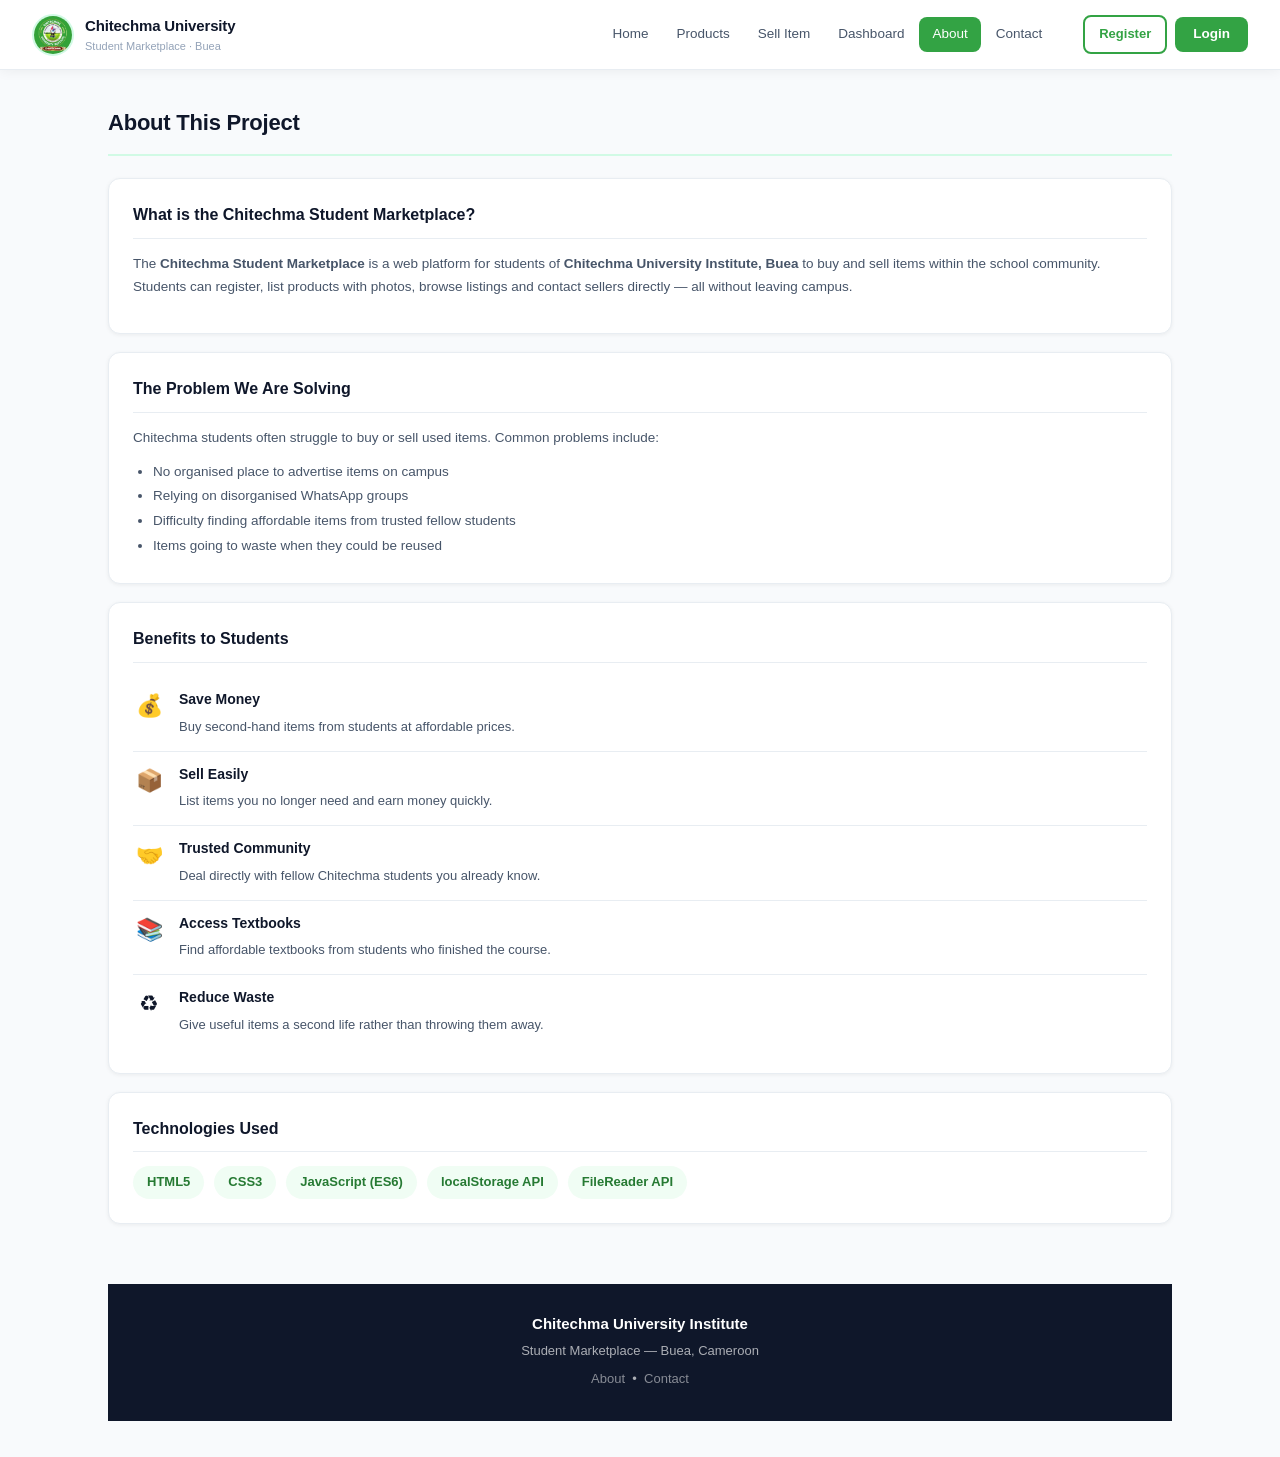
==== commit 8f821e36: "Add footer section to about.html" ====
--- a/about.html
+++ b/about.html
@@ -69,6 +69,8 @@
       <span class="badge badge-green" style="font-size:13px;padding:6px 14px;">localStorage API</span>
       <span class="badge badge-green" style="font-size:13px;padding:6px 14px;">FileReader API</span>
     </div>
+    </div>
+    
 <footer><p class="footer-brand">Chitechma University Institute</p><p>Student Marketplace &mdash; Buea, Cameroon</p><p style="margin-top:8px;"><a href="about.html">About</a> &nbsp;&bull;&nbsp; <a href="contact.html">Contact</a></p></footer>
 <script src="js/app.js"></script>
 </body></html>
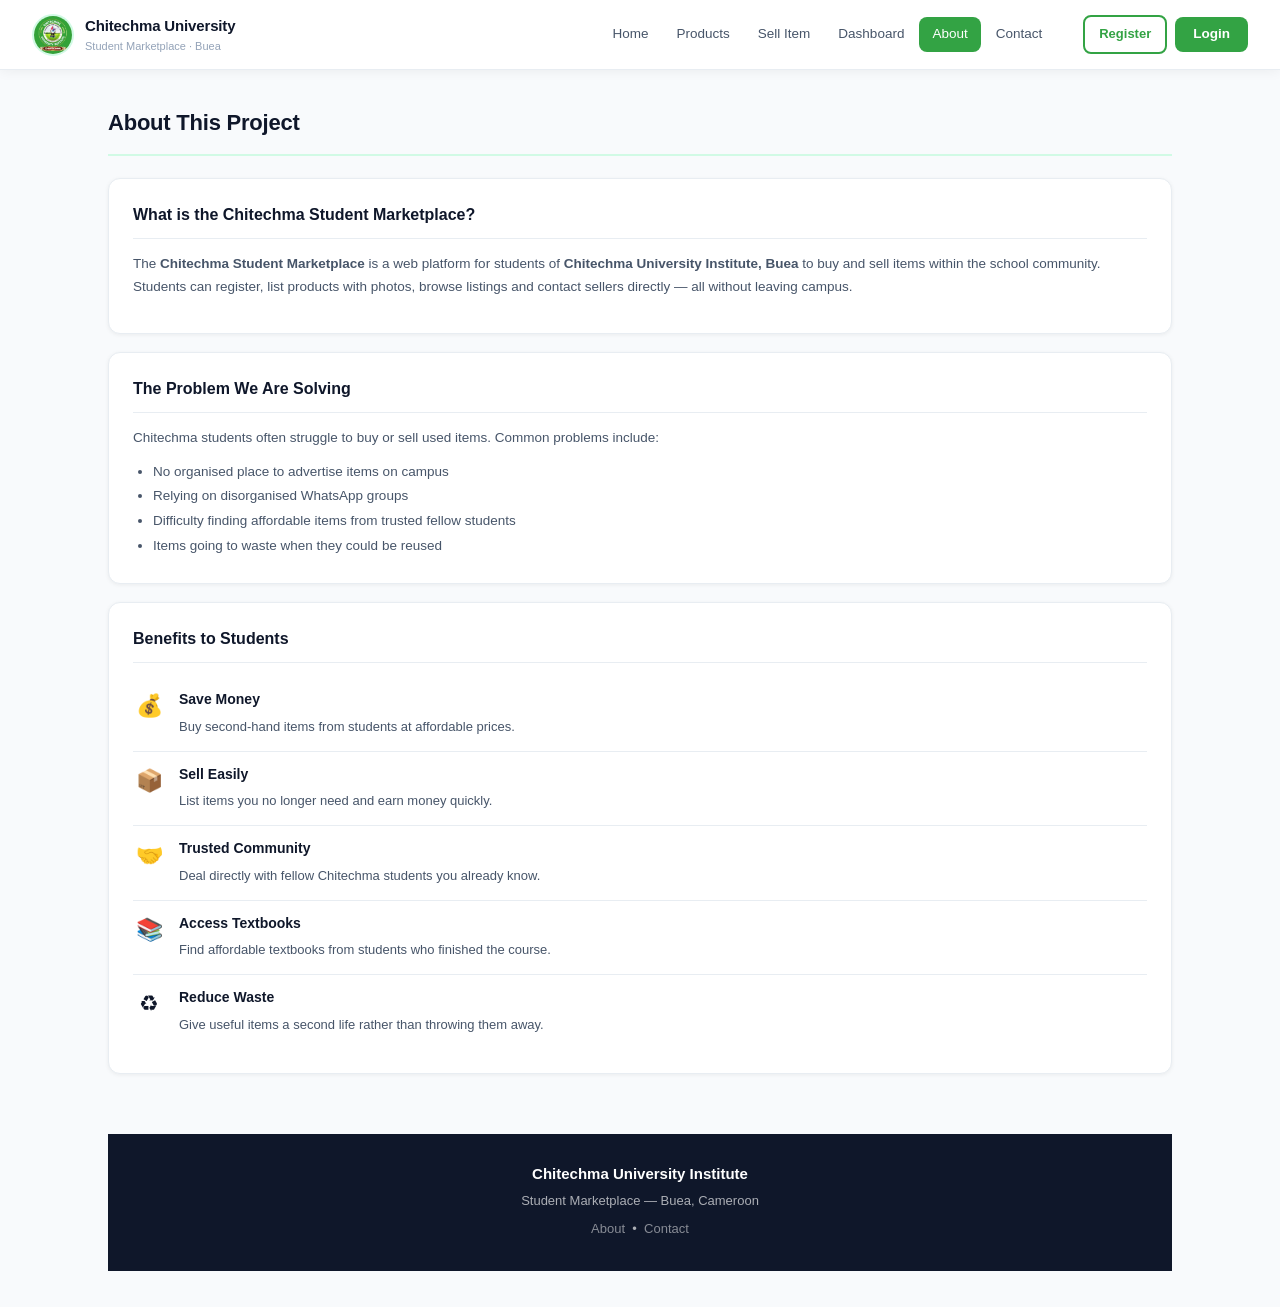
==== commit b30e397d: "Remove technologies used section from about.html Removed the 'Technologies Used' section from the ab" ====
--- a/about.html
+++ b/about.html
@@ -60,16 +60,6 @@
     <div class="benefit-row"><div class="benefit-icon">&#128218;</div><div><strong>Access Textbooks</strong><span>Find affordable textbooks from students who finished the course.</span></div></div>
     <div class="benefit-row"><div class="benefit-icon">&#9851;</div><div><strong>Reduce Waste</strong><span>Give useful items a second life rather than throwing them away.</span></div></div>
   </div>
-  <div class="info-block">
-    <h2>Technologies Used</h2>
-    <div style="display:flex;flex-wrap:wrap;gap:10px;margin-top:4px;">
-      <span class="badge badge-green" style="font-size:13px;padding:6px 14px;">HTML5</span>
-      <span class="badge badge-green" style="font-size:13px;padding:6px 14px;">CSS3</span>
-      <span class="badge badge-green" style="font-size:13px;padding:6px 14px;">JavaScript (ES6)</span>
-      <span class="badge badge-green" style="font-size:13px;padding:6px 14px;">localStorage API</span>
-      <span class="badge badge-green" style="font-size:13px;padding:6px 14px;">FileReader API</span>
-    </div>
-    </div>
     
 <footer><p class="footer-brand">Chitechma University Institute</p><p>Student Marketplace &mdash; Buea, Cameroon</p><p style="margin-top:8px;"><a href="about.html">About</a> &nbsp;&bull;&nbsp; <a href="contact.html">Contact</a></p></footer>
 <script src="js/app.js"></script>
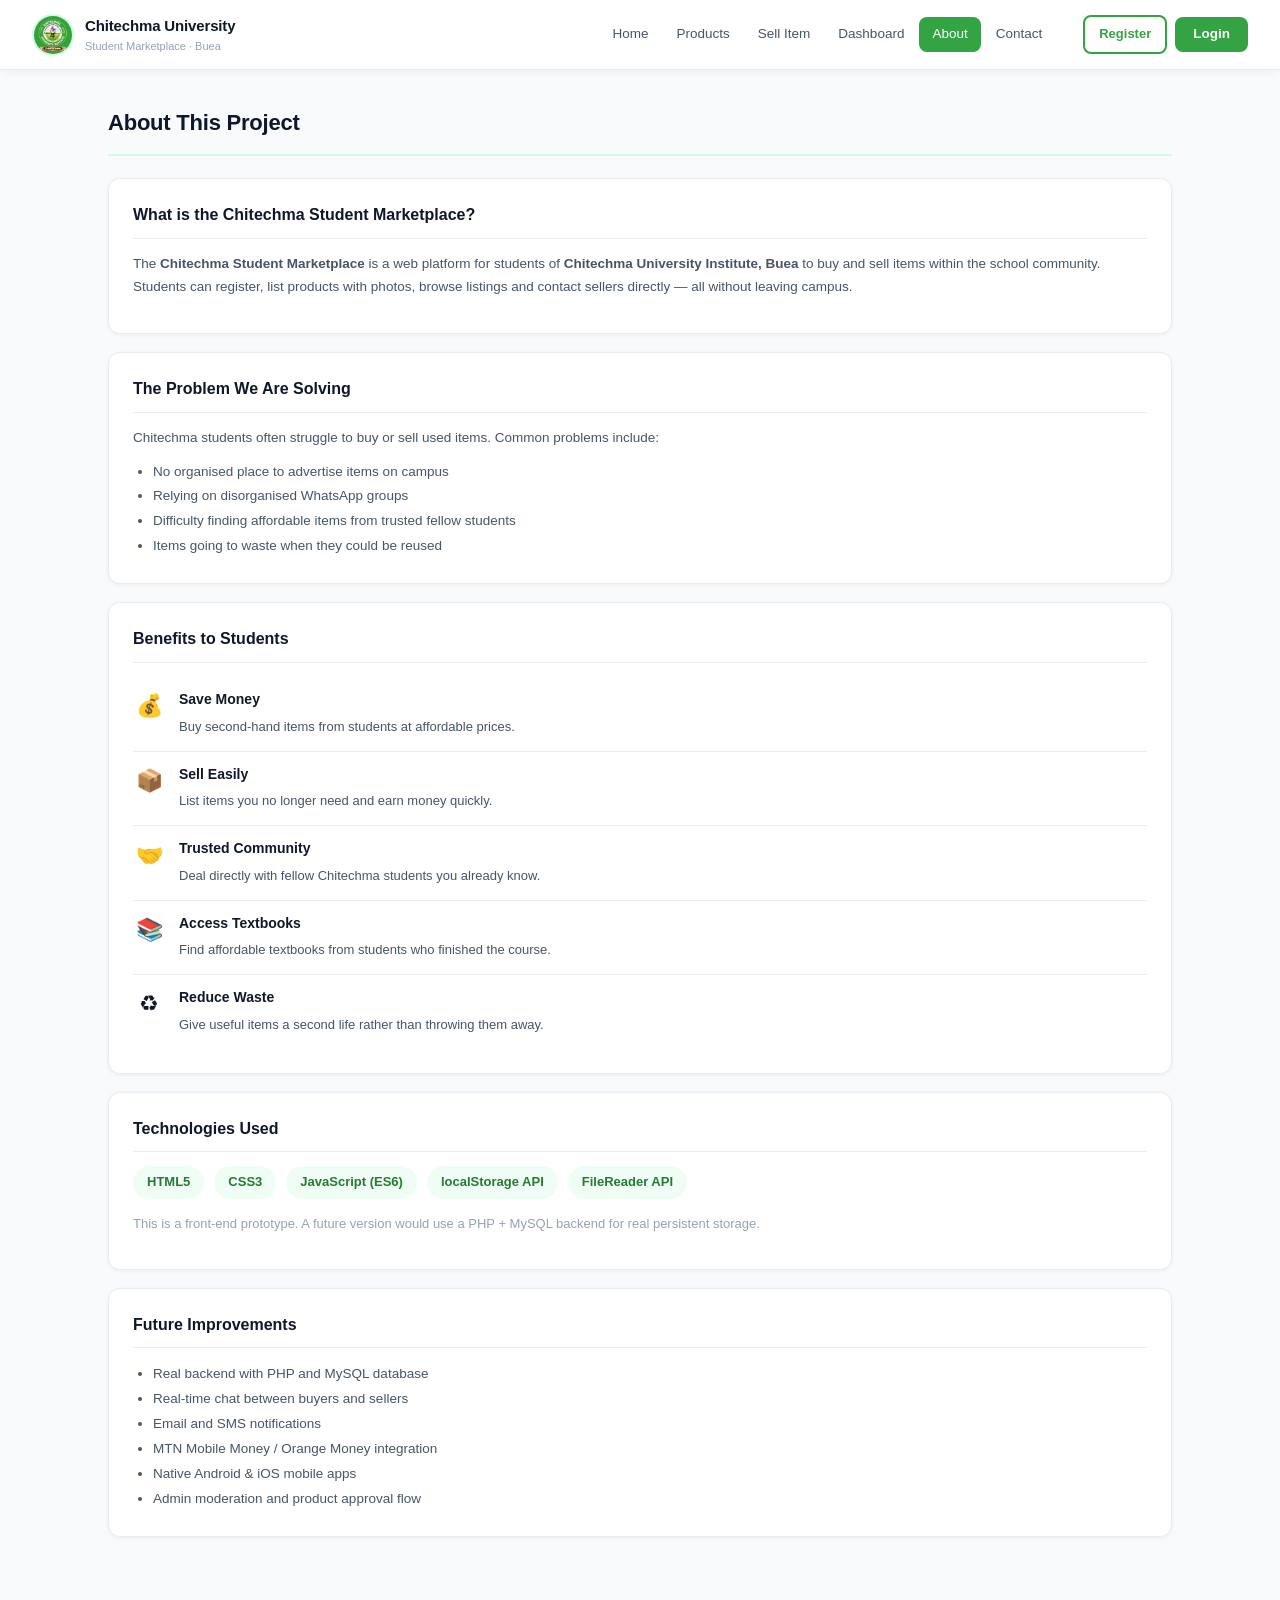
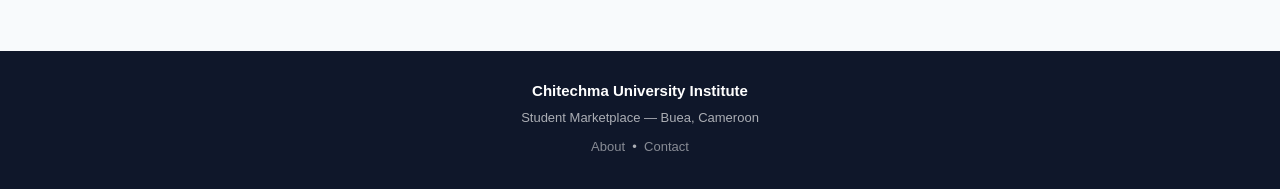
==== commit 54b0744a: "about info fix" ====
--- a/about.html
+++ b/about.html
@@ -60,7 +60,29 @@
     <div class="benefit-row"><div class="benefit-icon">&#128218;</div><div><strong>Access Textbooks</strong><span>Find affordable textbooks from students who finished the course.</span></div></div>
     <div class="benefit-row"><div class="benefit-icon">&#9851;</div><div><strong>Reduce Waste</strong><span>Give useful items a second life rather than throwing them away.</span></div></div>
   </div>
-    
+  <div class="info-block">
+    <h2>Technologies Used</h2>
+    <div style="display:flex;flex-wrap:wrap;gap:10px;margin-top:4px;">
+      <span class="badge badge-green" style="font-size:13px;padding:6px 14px;">HTML5</span>
+      <span class="badge badge-green" style="font-size:13px;padding:6px 14px;">CSS3</span>
+      <span class="badge badge-green" style="font-size:13px;padding:6px 14px;">JavaScript (ES6)</span>
+      <span class="badge badge-green" style="font-size:13px;padding:6px 14px;">localStorage API</span>
+      <span class="badge badge-green" style="font-size:13px;padding:6px 14px;">FileReader API</span>
+    </div>
+    <p style="margin-top:14px;font-size:13px;color:var(--text-3);">This is a front-end prototype. A future version would use a PHP + MySQL backend for real persistent storage.</p>
+  </div>
+  <div class="info-block">
+    <h2>Future Improvements</h2>
+    <ul>
+      <li>Real backend with PHP and MySQL database</li>
+      <li>Real-time chat between buyers and sellers</li>
+      <li>Email and SMS notifications</li>
+      <li>MTN Mobile Money / Orange Money integration</li>
+      <li>Native Android &amp; iOS mobile apps</li>
+      <li>Admin moderation and product approval flow</li>
+    </ul>
+  </div>
+</div>
 <footer><p class="footer-brand">Chitechma University Institute</p><p>Student Marketplace &mdash; Buea, Cameroon</p><p style="margin-top:8px;"><a href="about.html">About</a> &nbsp;&bull;&nbsp; <a href="contact.html">Contact</a></p></footer>
 <script src="js/app.js"></script>
 </body></html>
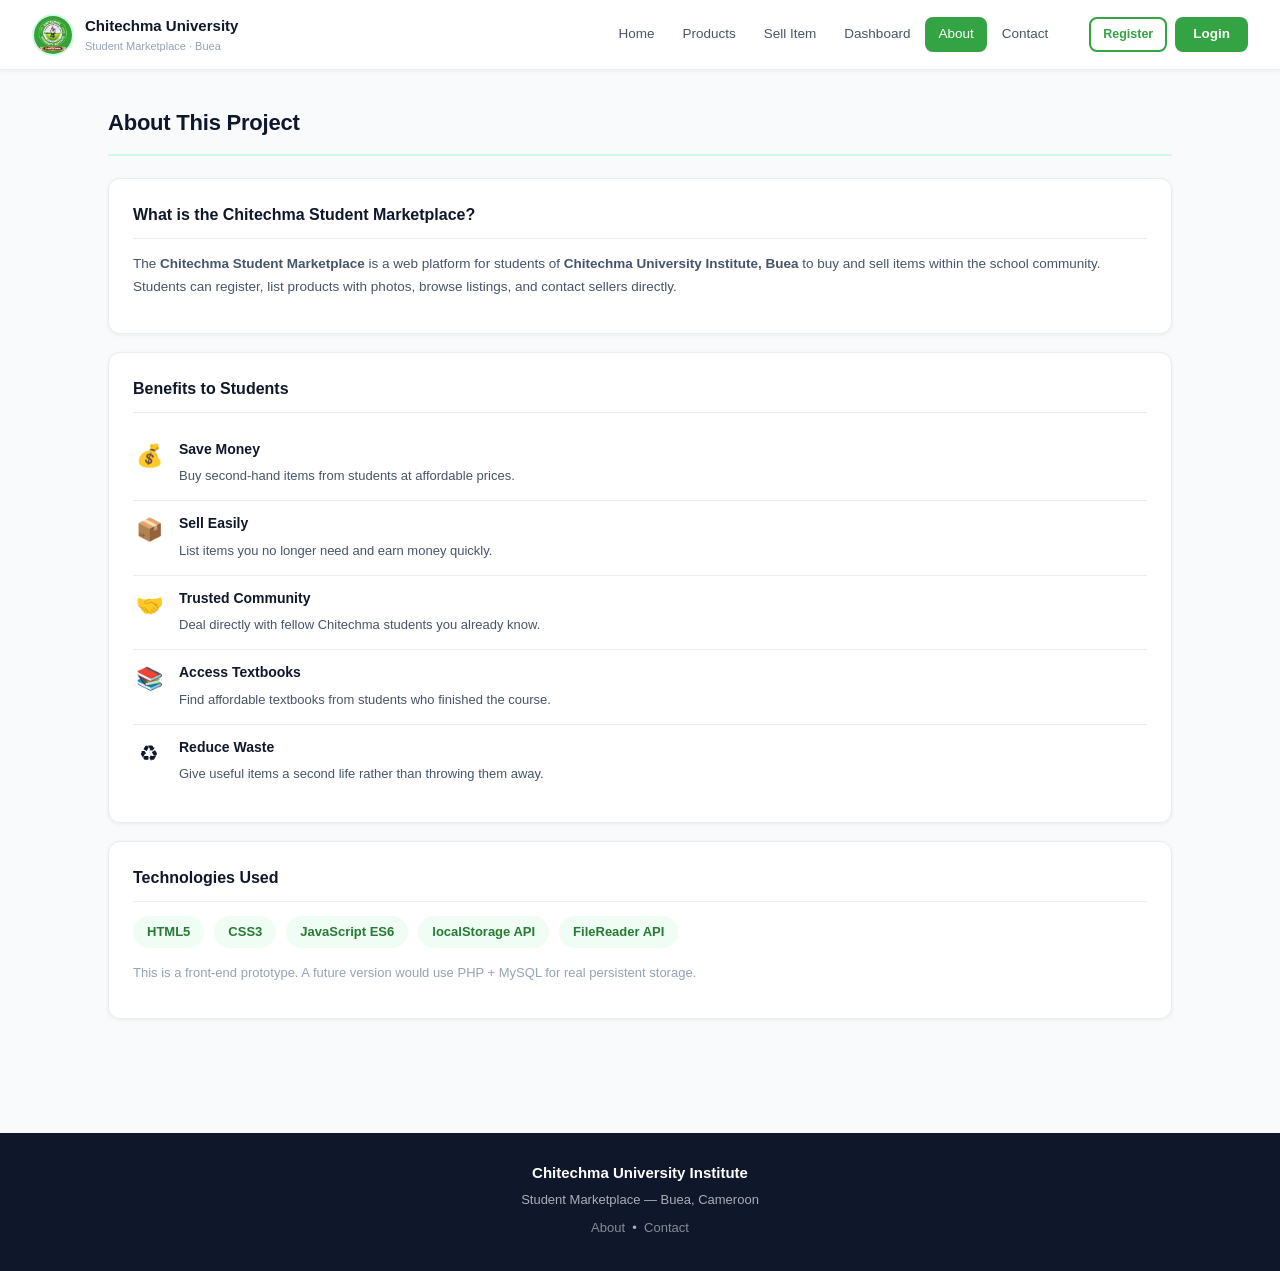
==== commit 2b504ccf: "admin contol build" ====
--- a/about.html
+++ b/about.html
@@ -1,8 +1,4 @@
-<!DOCTYPE html>
-<html lang="en">
-<head><meta charset="UTF-8"><meta name="viewport" content="width=device-width,initial-scale=1.0">
-<title>Chitechma &mdash; About</title><link rel="stylesheet" href="css/style.css"></head>
-<body>
+<!DOCTYPE html><html lang="en"><head><meta charset="UTF-8"><meta name="viewport" content="width=device-width,initial-scale=1.0"><title>Chitechma &mdash; About</title><link rel="stylesheet" href="css/style.css"></head><body>
 <header class="topbar">
   <a href="index.html" class="topbar-logo">
     <img src="images/logo.png" alt="Chitechma Logo">
@@ -21,10 +17,7 @@
 </header>
 <div class="nav-overlay" id="nav-overlay" onclick="closeMobileNav()"></div>
 <div class="mobile-nav-panel" id="mobile-nav-panel">
-  <div class="mnp-head">
-    <span class="brand">&#127891; Menu</span>
-    <button class="mnp-close" onclick="closeMobileNav()">&#10005;</button>
-  </div>
+  <div class="mnp-head"><span class="brand">&#127891; Menu</span><button class="mnp-close" onclick="closeMobileNav()">&#10005;</button></div>
   <div class="mnp-links">
     <a href="index.html" id="ml-home">&#127968; Home</a>
     <a href="products.html" id="ml-products">&#128717; Products</a>
@@ -35,54 +28,23 @@
   </div>
   <div id="nav-user-mobile"></div>
 </div>
-<script>(function(){var p=window.location.pathname.split("/").pop()||"index.html";var map={"index.html":"home","products.html":"products","sell.html":"sell","dashboard.html":"dashboard","about.html":"about","contact.html":"contact","admin.html":"dashboard"};var key=map[p]||"home";var d=document.getElementById("nl-"+key);if(d)d.classList.add("active");var m=document.getElementById("ml-"+key);if(m)m.classList.add("active");})();</script>
+
 <div class="page-wrap">
   <h1 class="page-title">About This Project</h1>
-  <div class="info-block">
-    <h2>What is the Chitechma Student Marketplace?</h2>
-    <p>The <strong>Chitechma Student Marketplace</strong> is a web platform for students of <strong>Chitechma University Institute, Buea</strong> to buy and sell items within the school community. Students can register, list products with photos, browse listings and contact sellers directly — all without leaving campus.</p>
-  </div>
-  <div class="info-block">
-    <h2>The Problem We Are Solving</h2>
-    <p>Chitechma students often struggle to buy or sell used items. Common problems include:</p>
-    <ul>
-      <li>No organised place to advertise items on campus</li>
-      <li>Relying on disorganised WhatsApp groups</li>
-      <li>Difficulty finding affordable items from trusted fellow students</li>
-      <li>Items going to waste when they could be reused</li>
-    </ul>
-  </div>
-  <div class="info-block">
-    <h2>Benefits to Students</h2>
+  <div class="info-block"><h2>What is the Chitechma Student Marketplace?</h2><p>The <strong>Chitechma Student Marketplace</strong> is a web platform for students of <strong>Chitechma University Institute, Buea</strong> to buy and sell items within the school community. Students can register, list products with photos, browse listings, and contact sellers directly.</p></div>
+  <div class="info-block"><h2>Benefits to Students</h2>
     <div class="benefit-row"><div class="benefit-icon">&#128176;</div><div><strong>Save Money</strong><span>Buy second-hand items from students at affordable prices.</span></div></div>
     <div class="benefit-row"><div class="benefit-icon">&#128230;</div><div><strong>Sell Easily</strong><span>List items you no longer need and earn money quickly.</span></div></div>
     <div class="benefit-row"><div class="benefit-icon">&#129309;</div><div><strong>Trusted Community</strong><span>Deal directly with fellow Chitechma students you already know.</span></div></div>
     <div class="benefit-row"><div class="benefit-icon">&#128218;</div><div><strong>Access Textbooks</strong><span>Find affordable textbooks from students who finished the course.</span></div></div>
     <div class="benefit-row"><div class="benefit-icon">&#9851;</div><div><strong>Reduce Waste</strong><span>Give useful items a second life rather than throwing them away.</span></div></div>
   </div>
-  <div class="info-block">
-    <h2>Technologies Used</h2>
-    <div style="display:flex;flex-wrap:wrap;gap:10px;margin-top:4px;">
-      <span class="badge badge-green" style="font-size:13px;padding:6px 14px;">HTML5</span>
-      <span class="badge badge-green" style="font-size:13px;padding:6px 14px;">CSS3</span>
-      <span class="badge badge-green" style="font-size:13px;padding:6px 14px;">JavaScript (ES6)</span>
-      <span class="badge badge-green" style="font-size:13px;padding:6px 14px;">localStorage API</span>
-      <span class="badge badge-green" style="font-size:13px;padding:6px 14px;">FileReader API</span>
-    </div>
-    <p style="margin-top:14px;font-size:13px;color:var(--text-3);">This is a front-end prototype. A future version would use a PHP + MySQL backend for real persistent storage.</p>
-  </div>
-  <div class="info-block">
-    <h2>Future Improvements</h2>
-    <ul>
-      <li>Real backend with PHP and MySQL database</li>
-      <li>Real-time chat between buyers and sellers</li>
-      <li>Email and SMS notifications</li>
-      <li>MTN Mobile Money / Orange Money integration</li>
-      <li>Native Android &amp; iOS mobile apps</li>
-      <li>Admin moderation and product approval flow</li>
-    </ul>
-  </div>
+  <div class="info-block"><h2>Technologies Used</h2><div style="display:flex;flex-wrap:wrap;gap:10px;margin-top:4px;"><span class="badge badge-green" style="font-size:13px;padding:6px 14px;">HTML5</span><span class="badge badge-green" style="font-size:13px;padding:6px 14px;">CSS3</span><span class="badge badge-green" style="font-size:13px;padding:6px 14px;">JavaScript ES6</span><span class="badge badge-green" style="font-size:13px;padding:6px 14px;">localStorage API</span><span class="badge badge-green" style="font-size:13px;padding:6px 14px;">FileReader API</span></div><p style="margin-top:14px;font-size:13px;color:var(--t3);">This is a front-end prototype. A future version would use PHP + MySQL for real persistent storage.</p></div>
 </div>
-<footer><p class="footer-brand">Chitechma University Institute</p><p>Student Marketplace &mdash; Buea, Cameroon</p><p style="margin-top:8px;"><a href="about.html">About</a> &nbsp;&bull;&nbsp; <a href="contact.html">Contact</a></p></footer>
+<footer>
+  <p class="footer-brand">Chitechma University Institute</p>
+  <p>Student Marketplace &mdash; Buea, Cameroon</p>
+  <p style="margin-top:8px;"><a href="about.html">About</a> &nbsp;&bull;&nbsp; <a href="contact.html">Contact</a></p>
+</footer>
 <script src="js/app.js"></script>
 </body></html>
--- a/css/style.css
+++ b/css/style.css
@@ -1,63 +1,67 @@
-/* ============================================================
-   Chitechma University Institute — Student Marketplace
-   Modern Minimal Design  |  Green #33A344  |  White #FFFFFF
-   ============================================================ */
-
-/* ── RESET & BASE ────────────────────────────────────────── */
-*, *::before, *::after { margin: 0; padding: 0; box-sizing: border-box; }
-
+/* Chitechma University Institute — Student Marketplace
+   Modern Minimal Design | #33A344 Green | White */
+
+*,
+*::before,
+*::after {
+  margin: 0;
+  padding: 0;
+  box-sizing: border-box;
+}
 :root {
-  --green:       #33A344;
-  --green-dark:  #267A33;
-  --green-light: #f0fdf4;
-  --green-mid:   #d1fae5;
-  --white:       #ffffff;
-  --bg:          #f8fafc;
-  --surface:     #ffffff;
-  --border:      #e8edf2;
-  --text-1:      #0f172a;
-  --text-2:      #475569;
-  --text-3:      #94a3b8;
-  --red:         #ef4444;
-  --red-light:   #fef2f2;
-  --shadow-sm:   0 1px 4px rgba(0,0,0,.06);
-  --shadow-md:   0 4px 16px rgba(0,0,0,.09);
-  --shadow-lg:   0 10px 32px rgba(0,0,0,.12);
-  --radius-sm:   8px;
-  --radius-md:   12px;
-  --radius-lg:   16px;
-  --radius-pill: 999px;
-}
-
+  --g: #33a344;
+  --gd: #267a33;
+  --gl: #f0fdf4;
+  --gm: #d1fae5;
+  --bg: #f8fafc;
+  --sur: #ffffff;
+  --bdr: #e8edf2;
+  --t1: #0f172a;
+  --t2: #475569;
+  --t3: #94a3b8;
+  --red: #ef4444;
+  --rl: #fef2f2;
+  --amber: #f59e0b;
+  --al: #fffbeb;
+  --blue: #3b82f6;
+  --bl: #eff6ff;
+  --ss: 0 1px 4px rgba(0, 0, 0, 0.06);
+  --sm: 0 4px 16px rgba(0, 0, 0, 0.09);
+  --r: 8px;
+  --rm: 12px;
+  --rl2: 16px;
+  --pill: 999px;
+}
 body {
-  font-family: -apple-system, BlinkMacSystemFont, 'Segoe UI', Arial, sans-serif;
+  font-family: -apple-system, BlinkMacSystemFont, "Segoe UI", Arial, sans-serif;
   background: var(--bg);
-  color: var(--text-1);
+  color: var(--t1);
   line-height: 1.55;
-  padding-top: 70px; /* reserve space for fixed topbar */
-}
-
-a { text-decoration: none; }
-img { display: block; }
-
-/* ══════════════════════════════════════════════════════════
-   TOPBAR  — single white bar: logo · nav · user (desktop)
-   ══════════════════════════════════════════════════════════ */
+  padding-top: 70px;
+}
+a {
+  text-decoration: none;
+}
+img {
+  display: block;
+}
+
+/* TOPBAR */
 .topbar {
   position: fixed;
-  top: 0; left: 0; right: 0;
+  top: 0;
+  left: 0;
+  right: 0;
   height: 70px;
-  background: var(--white);
-  border-bottom: 1px solid var(--border);
-  box-shadow: 0 1px 12px rgba(0,0,0,.06);
+  background: #fff;
+  border-bottom: 1px solid var(--bdr);
+  box-shadow: var(--ss);
   display: flex;
   align-items: center;
   padding: 0 32px;
   gap: 12px;
   z-index: 1000;
 }
-
-/* Logo ─────────────────────────────────────────────────── */
 .topbar-logo {
   display: flex;
   align-items: center;
@@ -66,51 +70,48 @@
   flex-shrink: 0;
 }
 .topbar-logo img {
-  width: 42px; height: 42px;
+  width: 42px;
+  height: 42px;
   border-radius: 50%;
   object-fit: cover;
-  border: 2px solid var(--green-mid);
+  border: 2px solid var(--gm);
 }
 .logo-name {
   font-size: 15px;
   font-weight: 700;
-  color: var(--text-1);
-  letter-spacing: -.01em;
+  color: var(--t1);
 }
 .logo-sub {
   font-size: 11px;
-  color: var(--text-3);
+  color: var(--t3);
   margin-top: 1px;
 }
-
-/* Nav links (desktop) ──────────────────────────────────── */
 .topbar-nav {
   display: flex;
   align-items: center;
   gap: 2px;
-  margin-left: auto;  /* push nav to the right */
+  margin-left: auto;
 }
 .topbar-nav a {
   display: block;
   padding: 7px 13px;
   font-size: 13.5px;
   font-weight: 500;
-  color: var(--text-2);
-  border-radius: var(--radius-sm);
-  transition: background .15s, color .15s;
+  color: var(--t2);
+  border-radius: var(--r);
+  transition:
+    background 0.15s,
+    color 0.15s;
   white-space: nowrap;
 }
 .topbar-nav a:hover {
-  background: var(--green-light);
-  color: var(--green-dark);
+  background: var(--gl);
+  color: var(--gd);
 }
 .topbar-nav a.active {
-  background: var(--green);
-  color: #fff;
-  border-radius: var(--radius-sm);
-}
-
-/* User area (right side) ───────────────────────────────── */
+  background: var(--g);
+  color: #fff;
+}
 .topbar-user {
   display: flex;
   align-items: center;
@@ -123,18 +124,19 @@
   align-items: center;
   gap: 8px;
   padding: 6px 12px 6px 8px;
-  border: 1px solid var(--border);
-  border-radius: var(--radius-pill);
+  border: 1px solid var(--bdr);
+  border-radius: var(--pill);
   font-size: 13px;
   font-weight: 500;
-  color: var(--text-1);
+  color: var(--t1);
   background: var(--bg);
-  cursor: pointer;
+  text-decoration: none;
 }
 .user-avatar {
-  width: 26px; height: 26px;
+  width: 26px;
+  height: 26px;
   border-radius: 50%;
-  background: var(--green);
+  background: var(--g);
   color: #fff;
   font-size: 12px;
   font-weight: 700;
@@ -144,12 +146,17 @@
   flex-shrink: 0;
   overflow: hidden;
 }
-.user-avatar img { width: 100%; height: 100%; object-fit: cover; }
+.user-avatar img {
+  width: 100%;
+  height: 100%;
+  object-fit: cover;
+}
 .unread-dot {
   display: inline-flex;
   align-items: center;
   justify-content: center;
-  width: 18px; height: 18px;
+  width: 18px;
+  height: 18px;
   border-radius: 50%;
   background: var(--red);
   color: #fff;
@@ -160,54 +167,64 @@
 .btn-logout {
   padding: 6px 14px;
   border: 1.5px solid #fca5a5;
-  border-radius: var(--radius-sm);
+  border-radius: var(--r);
   font-size: 13px;
   font-weight: 600;
   color: var(--red);
-  background: var(--red-light);
+  background: var(--rl);
   cursor: pointer;
-  transition: all .15s;
-}
-.btn-logout:hover { background: var(--red); color: #fff; border-color: var(--red); }
-
+  transition: all 0.15s;
+  text-decoration: none;
+}
+.btn-logout:hover {
+  background: var(--red);
+  color: #fff;
+  border-color: var(--red);
+}
 .topbar-login {
   padding: 7px 18px;
-  background: var(--green);
-  color: #fff;
-  border-radius: var(--radius-sm);
+  background: var(--g);
+  color: #fff;
+  border-radius: var(--r);
   font-size: 13.5px;
   font-weight: 600;
   border: none;
   cursor: pointer;
-  transition: background .15s;
-}
-.topbar-login:hover { background: var(--green-dark); }
-
-/* Hamburger ────────────────────────────────────────────── */
+  transition: background 0.15s;
+  text-decoration: none;
+}
+.topbar-login:hover {
+  background: var(--gd);
+}
 .nav-toggle {
   display: none;
   background: transparent;
-  border: 1.5px solid var(--border);
-  color: var(--text-2);
+  border: 1.5px solid var(--bdr);
+  color: var(--t2);
   font-size: 20px;
-  width: 38px; height: 38px;
-  border-radius: var(--radius-sm);
+  width: 38px;
+  height: 38px;
+  border-radius: var(--r);
   cursor: pointer;
   align-items: center;
   justify-content: center;
   flex-shrink: 0;
 }
-.nav-toggle:hover { background: var(--bg); }
-
-/* Mobile panel + overlay: INVISIBLE on desktop ─────────── */
-.mobile-nav-panel { display: none; }
-.nav-overlay      { display: none; }
-
-/* ══════════════════════════════════════════════════════════
-   HERO
-   ══════════════════════════════════════════════════════════ */
+.nav-toggle:hover {
+  background: var(--bg);
+}
+
+/* MOBILE PANEL — hidden on desktop */
+.mobile-nav-panel {
+  display: none;
+}
+.nav-overlay {
+  display: none;
+}
+
+/* HERO */
 .hero {
-  background: linear-gradient(135deg, #1a5c27 0%, var(--green) 55%, #4ecb60 100%);
+  background: linear-gradient(135deg, #1a5c27 0%, var(--g) 55%, #4ecb60 100%);
   color: #fff;
   padding: 72px 32px;
   text-align: center;
@@ -215,230 +232,375 @@
 .hero h1 {
   font-size: 36px;
   font-weight: 800;
-  letter-spacing: -.02em;
+  letter-spacing: -0.02em;
   margin-bottom: 14px;
   line-height: 1.15;
 }
 .hero p {
   font-size: 16px;
-  opacity: .88;
+  opacity: 0.88;
   max-width: 520px;
   margin: 0 auto 32px;
   line-height: 1.65;
 }
-.hero-btns { display: flex; gap: 12px; justify-content: center; flex-wrap: wrap; }
-.hero-btns .btn { font-size: 14.5px; padding: 12px 26px; }
-
-/* ══════════════════════════════════════════════════════════
-   BUTTONS
-   ══════════════════════════════════════════════════════════ */
+.hero-btns {
+  display: flex;
+  gap: 12px;
+  justify-content: center;
+  flex-wrap: wrap;
+}
+.hero-btns .btn {
+  font-size: 14.5px;
+  padding: 12px 26px;
+}
+
+/* BUTTONS */
 .btn {
   display: inline-flex;
   align-items: center;
   justify-content: center;
   gap: 6px;
   padding: 10px 22px;
-  border-radius: var(--radius-sm);
+  border-radius: var(--r);
   font-size: 14px;
   font-weight: 600;
   cursor: pointer;
-  transition: all .15s;
+  transition: all 0.15s;
   border: 2px solid transparent;
   white-space: nowrap;
-}
-.btn-primary  { background: var(--green); color: #fff; border-color: var(--green); }
-.btn-primary:hover { background: var(--green-dark); border-color: var(--green-dark); }
-.btn-outline  { background: transparent; color: #fff; border-color: rgba(255,255,255,.7); }
-.btn-outline:hover { background: rgba(255,255,255,.15); }
-.btn-white    { background: #fff; color: var(--green); border-color: #fff; }
-.btn-white:hover { background: var(--green-light); }
-.btn-ghost    { background: transparent; color: var(--green); border-color: var(--green); }
-.btn-ghost:hover { background: var(--green-light); }
-.btn-danger   { background: var(--red-light); color: var(--red); border-color: #fca5a5; }
-.btn-danger:hover { background: var(--red); color: #fff; border-color: var(--red); }
-.btn-sm       { padding: 7px 14px; font-size: 13px; border-radius: var(--radius-sm); }
-.btn-block    { width: 100%; }
-
-/* ══════════════════════════════════════════════════════════
-   PAGE WRAPPER & TITLES
-   ══════════════════════════════════════════════════════════ */
-.page-wrap { max-width: 1120px; margin: 0 auto; padding: 36px 28px; }
+  text-decoration: none;
+}
+.btn-primary {
+  background: var(--g);
+  color: #fff;
+  border-color: var(--g);
+}
+.btn-primary:hover {
+  background: var(--gd);
+  border-color: var(--gd);
+}
+.btn-outline {
+  background: transparent;
+  color: #fff;
+  border-color: rgba(255, 255, 255, 0.7);
+}
+.btn-outline:hover {
+  background: rgba(255, 255, 255, 0.15);
+}
+.btn-white {
+  background: #fff;
+  color: var(--g);
+  border-color: #fff;
+}
+.btn-white:hover {
+  background: var(--gl);
+}
+.btn-ghost {
+  background: transparent;
+  color: var(--g);
+  border-color: var(--g);
+}
+.btn-ghost:hover {
+  background: var(--gl);
+}
+.btn-danger {
+  background: var(--rl);
+  color: var(--red);
+  border-color: #fca5a5;
+}
+.btn-danger:hover {
+  background: var(--red);
+  color: #fff;
+  border-color: var(--red);
+}
+.btn-warn {
+  background: var(--al);
+  color: #92400e;
+  border-color: #fcd34d;
+}
+.btn-warn:hover {
+  background: var(--amber);
+  color: #fff;
+  border-color: var(--amber);
+}
+.btn-blue {
+  background: var(--bl);
+  color: var(--blue);
+  border-color: #93c5fd;
+}
+.btn-blue:hover {
+  background: var(--blue);
+  color: #fff;
+  border-color: var(--blue);
+}
+.btn-sm {
+  padding: 6px 12px;
+  font-size: 12.5px;
+  border-radius: var(--r);
+}
+.btn-xs {
+  padding: 4px 9px;
+  font-size: 11.5px;
+  border-radius: 6px;
+}
+.btn-block {
+  width: 100%;
+}
+
+/* PAGE WRAP */
+.page-wrap {
+  max-width: 1120px;
+  margin: 0 auto;
+  padding: 36px 28px;
+}
 .page-title {
   font-size: 22px;
   font-weight: 700;
-  color: var(--text-1);
+  color: var(--t1);
   margin-bottom: 22px;
   padding-bottom: 14px;
-  border-bottom: 2px solid var(--green-mid);
-  letter-spacing: -.01em;
+  border-bottom: 2px solid var(--gm);
+  letter-spacing: -0.01em;
 }
 .section-label {
   font-size: 11px;
   font-weight: 700;
   text-transform: uppercase;
-  letter-spacing: .08em;
-  color: var(--text-3);
+  letter-spacing: 0.08em;
+  color: var(--t3);
   margin-bottom: 14px;
 }
 
-/* ══════════════════════════════════════════════════════════
-   FEATURE STRIP (home)
-   ══════════════════════════════════════════════════════════ */
-.features-strip { display: flex; flex-wrap: wrap; gap: 18px; }
+/* CARDS */
+.card {
+  background: var(--sur);
+  border: 1px solid var(--bdr);
+  border-radius: var(--rm);
+  padding: 24px;
+  box-shadow: var(--ss);
+  margin-bottom: 20px;
+}
+.card-title {
+  font-size: 15px;
+  font-weight: 700;
+  color: var(--t1);
+  margin-bottom: 16px;
+  padding-bottom: 12px;
+  border-bottom: 1px solid var(--bdr);
+}
+
+/* FEATURES */
+.features-strip {
+  display: flex;
+  flex-wrap: wrap;
+  gap: 18px;
+}
 .feature-card {
-  background: var(--surface);
-  border: 1px solid var(--border);
-  border-radius: var(--radius-md);
+  background: var(--sur);
+  border: 1px solid var(--bdr);
+  border-radius: var(--rm);
   padding: 24px;
   flex: 1;
   min-width: 190px;
-  box-shadow: var(--shadow-sm);
-  transition: box-shadow .2s, transform .2s;
-}
-.feature-card:hover { box-shadow: var(--shadow-md); transform: translateY(-2px); }
-.feature-icon { font-size: 28px; margin-bottom: 12px; }
-.feature-card h3 { font-size: 15px; font-weight: 700; color: var(--text-1); margin-bottom: 6px; }
-.feature-card p  { font-size: 13px; color: var(--text-2); line-height: 1.6; }
-
-/* ══════════════════════════════════════════════════════════
-   PRODUCT CARDS
-   ══════════════════════════════════════════════════════════ */
-.products-grid { display: flex; flex-wrap: wrap; gap: 20px; }
+  box-shadow: var(--ss);
+  transition:
+    box-shadow 0.2s,
+    transform 0.2s;
+}
+.feature-card:hover {
+  box-shadow: var(--sm);
+  transform: translateY(-2px);
+}
+.feature-icon {
+  font-size: 28px;
+  margin-bottom: 12px;
+}
+.feature-card h3 {
+  font-size: 15px;
+  font-weight: 700;
+  color: var(--t1);
+  margin-bottom: 6px;
+}
+.feature-card p {
+  font-size: 13px;
+  color: var(--t2);
+  line-height: 1.6;
+}
+
+/* PRODUCT CARDS */
+.products-grid {
+  display: flex;
+  flex-wrap: wrap;
+  gap: 20px;
+}
 .product-card {
-  background: var(--surface);
-  border: 1px solid var(--border);
-  border-radius: var(--radius-md);
+  background: var(--sur);
+  border: 1px solid var(--bdr);
+  border-radius: var(--rm);
   width: 226px;
   overflow: hidden;
-  box-shadow: var(--shadow-sm);
-  transition: box-shadow .2s, transform .2s;
-}
-.product-card:hover { box-shadow: var(--shadow-md); transform: translateY(-3px); }
+  box-shadow: var(--ss);
+  transition:
+    box-shadow 0.2s,
+    transform 0.2s;
+}
+.product-card:hover {
+  box-shadow: var(--sm);
+  transform: translateY(-3px);
+}
 .product-thumb {
-  width: 100%; height: 156px;
-  display: flex; align-items: center; justify-content: center;
+  width: 100%;
+  height: 156px;
+  display: flex;
+  align-items: center;
+  justify-content: center;
   font-size: 44px;
 }
-.product-thumb img { width: 100%; height: 100%; object-fit: cover; }
-.product-body { padding: 15px; }
+.product-thumb img {
+  width: 100%;
+  height: 100%;
+  object-fit: cover;
+}
+.product-body {
+  padding: 15px;
+}
 .product-badge {
   display: inline-block;
   font-size: 10px;
   font-weight: 700;
   text-transform: uppercase;
-  letter-spacing: .04em;
+  letter-spacing: 0.04em;
   padding: 3px 9px;
-  border-radius: var(--radius-pill);
-  background: var(--green-light);
-  color: var(--green-dark);
+  border-radius: var(--pill);
+  background: var(--gl);
+  color: var(--gd);
   margin-bottom: 8px;
 }
-.product-name  { font-size: 14px; font-weight: 700; color: var(--text-1); margin-bottom: 6px; line-height: 1.35; }
-.product-price { font-size: 17px; font-weight: 800; color: var(--green); margin-bottom: 6px; }
-.product-meta  { font-size: 12px; color: var(--text-3); margin-bottom: 3px; }
-.product-body .btn { margin-top: 12px; width: 100%; }
-
-/* ══════════════════════════════════════════════════════════
-   SEARCH / FILTER BAR
-   ══════════════════════════════════════════════════════════ */
+.product-name {
+  font-size: 14px;
+  font-weight: 700;
+  color: var(--t1);
+  margin-bottom: 6px;
+  line-height: 1.35;
+}
+.product-price {
+  font-size: 17px;
+  font-weight: 800;
+  color: var(--g);
+  margin-bottom: 6px;
+}
+.product-meta {
+  font-size: 12px;
+  color: var(--t3);
+  margin-bottom: 3px;
+}
+.product-body .btn {
+  margin-top: 12px;
+  width: 100%;
+}
+
+/* FILTER BAR */
 .filter-bar {
-  background: var(--surface);
-  border: 1px solid var(--border);
-  border-radius: var(--radius-md);
+  background: var(--sur);
+  border: 1px solid var(--bdr);
+  border-radius: var(--rm);
   padding: 16px 20px;
   margin-bottom: 24px;
   display: flex;
   flex-wrap: wrap;
   gap: 10px;
   align-items: center;
-  box-shadow: var(--shadow-sm);
-}
-.filter-bar input,
-.filter-bar select {
+  box-shadow: var(--ss);
+}
+
+/* FORM CONTROLS */
+.form-group {
+  margin-bottom: 16px;
+  text-align: left;
+}
+.form-group label {
+  display: block;
+  font-size: 13px;
+  font-weight: 600;
+  color: var(--t2);
+  margin-bottom: 6px;
+}
+.form-control {
+  width: 100%;
+  padding: 10px 13px;
+  border: 1.5px solid var(--bdr);
+  border-radius: var(--r);
+  font-size: 14px;
+  color: var(--t1);
+  background: var(--sur);
+  outline: none;
+  transition:
+    border-color 0.15s,
+    box-shadow 0.15s;
+}
+.form-control:focus {
+  border-color: var(--g);
+  box-shadow: 0 0 0 3px rgba(51, 163, 68, 0.12);
+}
+textarea.form-control {
+  height: 110px;
+  resize: vertical;
+}
+.form-row {
+  display: flex;
+  gap: 14px;
+  flex-wrap: wrap;
+}
+.form-row .form-group {
   flex: 1;
-  min-width: 140px;
-  padding: 9px 13px;
-  border: 1px solid var(--border);
-  border-radius: var(--radius-sm);
-  font-size: 13.5px;
-  color: var(--text-1);
-  background: var(--bg);
-  outline: none;
-  transition: border-color .15s;
-}
-.filter-bar input:focus,
-.filter-bar select:focus { border-color: var(--green); }
-
-/* ══════════════════════════════════════════════════════════
-   AUTH PAGES (login / register)
-   ══════════════════════════════════════════════════════════ */
-.auth-page { min-height: calc(100vh - 70px); display: flex; align-items: center; justify-content: center; padding: 32px 20px; }
+  min-width: 160px;
+}
+
+/* AUTH */
+.auth-page {
+  min-height: calc(100vh - 70px);
+  display: flex;
+  align-items: center;
+  justify-content: center;
+  padding: 32px 20px;
+}
 .auth-card {
-  background: var(--surface);
-  border: 1px solid var(--border);
-  border-radius: var(--radius-lg);
+  background: var(--sur);
+  border: 1px solid var(--bdr);
+  border-radius: var(--rl2);
   padding: 42px 38px;
   width: 100%;
   max-width: 420px;
-  box-shadow: var(--shadow-md);
+  box-shadow: var(--sm);
   text-align: center;
 }
 .auth-logo {
-  width: 82px; height: 82px;
+  width: 82px;
+  height: 82px;
   border-radius: 50%;
   margin: 0 auto 20px;
-  border: 3px solid var(--green-mid);
+  border: 3px solid var(--gm);
   object-fit: cover;
 }
-.auth-title    { font-size: 22px; font-weight: 800; color: var(--text-1); margin-bottom: 6px; letter-spacing: -.02em; }
-.auth-subtitle { font-size: 13.5px; color: var(--text-2); margin-bottom: 28px; }
-
-/* ══════════════════════════════════════════════════════════
-   FORMS
-   ══════════════════════════════════════════════════════════ */
-.form-group { margin-bottom: 16px; text-align: left; }
-.form-group label { display: block; font-size: 13px; font-weight: 600; color: var(--text-2); margin-bottom: 6px; }
-.form-control {
-  width: 100%;
-  padding: 10px 13px;
-  border: 1.5px solid var(--border);
-  border-radius: var(--radius-sm);
-  font-size: 14px;
-  color: var(--text-1);
-  background: var(--surface);
-  outline: none;
-  transition: border-color .15s, box-shadow .15s;
-}
-.form-control:focus {
-  border-color: var(--green);
-  box-shadow: 0 0 0 3px rgba(51,163,68,.12);
-}
-textarea.form-control { height: 110px; resize: vertical; }
-.form-row { display: flex; gap: 14px; flex-wrap: wrap; }
-.form-row .form-group { flex: 1; min-width: 160px; }
-.form-hint { font-size: 12px; color: var(--text-3); margin-top: 5px; }
-
-/* ══════════════════════════════════════════════════════════
-   CARDS / SURFACE
-   ══════════════════════════════════════════════════════════ */
-.card {
-  background: var(--surface);
-  border: 1px solid var(--border);
-  border-radius: var(--radius-md);
-  padding: 24px;
-  box-shadow: var(--shadow-sm);
-  margin-bottom: 20px;
-}
-.card-title { font-size: 16px; font-weight: 700; color: var(--text-1); margin-bottom: 14px; padding-bottom: 12px; border-bottom: 1px solid var(--border); }
-
-/* ══════════════════════════════════════════════════════════
-   DASHBOARD
-   ══════════════════════════════════════════════════════════ */
+.auth-title {
+  font-size: 22px;
+  font-weight: 800;
+  color: var(--t1);
+  margin-bottom: 6px;
+  letter-spacing: -0.02em;
+}
+.auth-subtitle {
+  font-size: 13.5px;
+  color: var(--t2);
+  margin-bottom: 28px;
+}
+
+/* DASHBOARD */
 .welcome-bar {
-  background: linear-gradient(130deg, var(--green-dark), var(--green));
+  background: linear-gradient(130deg, var(--gd), var(--g));
   color: #fff;
   padding: 26px 32px;
-  border-radius: var(--radius-lg);
+  border-radius: var(--rl2);
   margin-bottom: 28px;
   display: flex;
   align-items: center;
@@ -446,327 +608,1127 @@
   flex-wrap: wrap;
   gap: 14px;
 }
-.welcome-bar h2 { font-size: 20px; font-weight: 700; margin-bottom: 4px; }
-.welcome-bar p  { font-size: 13.5px; opacity: .85; }
-
-.stats-row { display: flex; flex-wrap: wrap; gap: 16px; margin-bottom: 28px; }
+.welcome-bar h2 {
+  font-size: 20px;
+  font-weight: 700;
+  margin-bottom: 4px;
+}
+.welcome-bar p {
+  font-size: 13.5px;
+  opacity: 0.85;
+}
+.stats-row {
+  display: flex;
+  flex-wrap: wrap;
+  gap: 16px;
+  margin-bottom: 28px;
+}
 .stat-card {
   flex: 1;
   min-width: 120px;
-  background: var(--surface);
-  border: 1px solid var(--border);
-  border-radius: var(--radius-md);
+  background: var(--sur);
+  border: 1px solid var(--bdr);
+  border-radius: var(--rm);
   padding: 18px 22px;
   text-align: center;
-  box-shadow: var(--shadow-sm);
-}
-.stat-num   { font-size: 28px; font-weight: 800; color: var(--green); }
-.stat-label { font-size: 12px; color: var(--text-3); margin-top: 3px; font-weight: 500; }
-
-.dash-grid { display: flex; flex-wrap: wrap; gap: 16px; margin-bottom: 32px; }
+  box-shadow: var(--ss);
+}
+.stat-num {
+  font-size: 28px;
+  font-weight: 800;
+  color: var(--g);
+}
+.stat-label {
+  font-size: 12px;
+  color: var(--t3);
+  margin-top: 3px;
+  font-weight: 500;
+}
+.dash-grid {
+  display: flex;
+  flex-wrap: wrap;
+  gap: 16px;
+  margin-bottom: 32px;
+}
 .dash-tile {
-  background: var(--surface);
-  border: 1px solid var(--border);
-  border-radius: var(--radius-md);
+  background: var(--sur);
+  border: 1px solid var(--bdr);
+  border-radius: var(--rm);
   padding: 24px 20px;
   width: 190px;
   text-align: center;
   text-decoration: none;
-  color: var(--text-1);
-  box-shadow: var(--shadow-sm);
-  transition: box-shadow .2s, transform .2s, border-color .15s;
-}
-.dash-tile:hover { box-shadow: var(--shadow-md); transform: translateY(-2px); border-color: var(--green); }
-.dash-tile-icon  { font-size: 34px; margin-bottom: 12px; }
-.dash-tile-title { font-size: 14px; font-weight: 700; color: var(--text-1); margin-bottom: 6px; }
-.dash-tile-desc  { font-size: 12px; color: var(--text-3); line-height: 1.5; }
-
-/* ══════════════════════════════════════════════════════════
-   INFO SECTIONS
-   ══════════════════════════════════════════════════════════ */
-.info-block { background: var(--surface); border: 1px solid var(--border); border-radius: var(--radius-md); padding: 24px; margin-bottom: 18px; box-shadow: var(--shadow-sm); }
-.info-block h2 { font-size: 16px; font-weight: 700; color: var(--text-1); margin-bottom: 14px; padding-bottom: 10px; border-bottom: 1px solid var(--border); }
-.info-block p  { font-size: 13.5px; color: var(--text-2); line-height: 1.7; margin-bottom: 10px; }
-.info-block ul, .info-block ol { padding-left: 20px; }
-.info-block li { font-size: 13.5px; color: var(--text-2); line-height: 1.85; }
-
-/* ══════════════════════════════════════════════════════════
-   CONTACT / TEAM
-   ══════════════════════════════════════════════════════════ */
-.contact-row  { display: flex; align-items: flex-start; gap: 14px; padding: 13px 0; border-bottom: 1px solid var(--border); }
-.contact-row:last-child { border-bottom: none; }
-.ci-icon      { font-size: 20px; width: 32px; text-align: center; flex-shrink: 0; }
-.ci-label     { font-size: 11px; color: var(--text-3); text-transform: uppercase; letter-spacing: .05em; margin-bottom: 2px; }
-.ci-value     { font-size: 14.5px; font-weight: 600; color: var(--text-1); }
-
-.team-row     { display: flex; align-items: center; gap: 14px; padding: 12px 0; border-bottom: 1px solid var(--border); }
-.team-row:last-child { border-bottom: none; }
+  color: var(--t1);
+  box-shadow: var(--ss);
+  transition:
+    box-shadow 0.2s,
+    transform 0.2s,
+    border-color 0.15s;
+}
+.dash-tile:hover {
+  box-shadow: var(--sm);
+  transform: translateY(-2px);
+  border-color: var(--g);
+}
+.dash-tile-icon {
+  font-size: 34px;
+  margin-bottom: 12px;
+}
+.dash-tile-title {
+  font-size: 14px;
+  font-weight: 700;
+  color: var(--t1);
+  margin-bottom: 6px;
+}
+.dash-tile-desc {
+  font-size: 12px;
+  color: var(--t3);
+  line-height: 1.5;
+}
+
+/* INFO BLOCKS */
+.info-block {
+  background: var(--sur);
+  border: 1px solid var(--bdr);
+  border-radius: var(--rm);
+  padding: 24px;
+  margin-bottom: 18px;
+  box-shadow: var(--ss);
+}
+.info-block h2 {
+  font-size: 16px;
+  font-weight: 700;
+  color: var(--t1);
+  margin-bottom: 14px;
+  padding-bottom: 10px;
+  border-bottom: 1px solid var(--bdr);
+}
+.info-block p {
+  font-size: 13.5px;
+  color: var(--t2);
+  line-height: 1.7;
+  margin-bottom: 10px;
+}
+.info-block ul,
+.info-block ol {
+  padding-left: 20px;
+}
+.info-block li {
+  font-size: 13.5px;
+  color: var(--t2);
+  line-height: 1.85;
+}
+
+/* CONTACT/TEAM */
+.contact-row {
+  display: flex;
+  align-items: flex-start;
+  gap: 14px;
+  padding: 13px 0;
+  border-bottom: 1px solid var(--bdr);
+}
+.contact-row:last-child {
+  border-bottom: none;
+}
+.ci-icon {
+  font-size: 20px;
+  width: 32px;
+  text-align: center;
+  flex-shrink: 0;
+}
+.ci-label {
+  font-size: 11px;
+  color: var(--t3);
+  text-transform: uppercase;
+  letter-spacing: 0.05em;
+  margin-bottom: 2px;
+}
+.ci-value {
+  font-size: 14.5px;
+  font-weight: 600;
+  color: var(--t1);
+}
+.team-row {
+  display: flex;
+  align-items: center;
+  gap: 14px;
+  padding: 12px 0;
+  border-bottom: 1px solid var(--bdr);
+}
+.team-row:last-child {
+  border-bottom: none;
+}
 .team-av {
-  width: 44px; height: 44px; border-radius: 50%;
-  background: var(--green); color: #fff;
-  display: flex; align-items: center; justify-content: center;
-  font-size: 16px; font-weight: 700; flex-shrink: 0; overflow: hidden;
-}
-.team-av img  { width: 100%; height: 100%; object-fit: cover; }
-.team-name    { font-size: 14.5px; font-weight: 700; color: var(--text-1); }
-.team-role    { font-size: 12px; color: var(--text-3); margin-top: 2px; }
-
-/* ══════════════════════════════════════════════════════════
-   PRODUCT CONTACT PAGE
-   ══════════════════════════════════════════════════════════ */
+  width: 44px;
+  height: 44px;
+  border-radius: 50%;
+  background: var(--g);
+  color: #fff;
+  display: flex;
+  align-items: center;
+  justify-content: center;
+  font-size: 16px;
+  font-weight: 700;
+  flex-shrink: 0;
+  overflow: hidden;
+}
+.team-av img {
+  width: 100%;
+  height: 100%;
+  object-fit: cover;
+}
+.team-name {
+  font-size: 14.5px;
+  font-weight: 700;
+  color: var(--t1);
+}
+.team-role {
+  font-size: 12px;
+  color: var(--t3);
+  margin-top: 2px;
+}
+
+/* CONTACT METHODS */
 .contact-method {
-  display: flex; align-items: center; gap: 14px;
-  background: var(--bg); border: 1px solid var(--border);
-  border-radius: var(--radius-sm); padding: 13px 16px; margin-bottom: 10px;
-  text-decoration: none; color: var(--text-1);
-  transition: border-color .15s, background .15s;
-}
-.contact-method:hover { border-color: var(--green); background: var(--green-light); }
-.cm-icon  { font-size: 20px; width: 28px; text-align: center; }
-.cm-label { font-size: 11px; color: var(--text-3); margin-bottom: 1px; }
-.cm-value { font-size: 14px; font-weight: 600; color: var(--green-dark); }
-
-/* ══════════════════════════════════════════════════════════
-   MESSAGES
-   ══════════════════════════════════════════════════════════ */
-.msg-card { background: var(--surface); border: 1px solid var(--border); border-radius: var(--radius-sm); padding: 15px 18px; margin-bottom: 10px; }
-.msg-card.unread { border-left: 3px solid var(--green); }
-.msg-meta { font-size: 12px; color: var(--text-3); margin-bottom: 6px; }
-.msg-body { font-size: 14px; color: var(--text-1); }
-.msg-reply { margin-top: 12px; display: flex; gap: 8px; }
-.msg-reply input  { flex: 1; padding: 8px 12px; border: 1px solid var(--border); border-radius: var(--radius-sm); font-size: 13.5px; outline: none; }
-.msg-reply input:focus { border-color: var(--green); }
-.msg-reply button { padding: 8px 16px; background: var(--green); color: #fff; border: none; border-radius: var(--radius-sm); cursor: pointer; font-size: 13.5px; font-weight: 600; }
-
-/* ══════════════════════════════════════════════════════════
-   NOTICES / ALERTS
-   ══════════════════════════════════════════════════════════ */
+  display: flex;
+  align-items: center;
+  gap: 14px;
+  background: var(--bg);
+  border: 1px solid var(--bdr);
+  border-radius: var(--r);
+  padding: 13px 16px;
+  margin-bottom: 10px;
+  text-decoration: none;
+  color: var(--t1);
+  transition:
+    border-color 0.15s,
+    background 0.15s;
+}
+.contact-method:hover {
+  border-color: var(--g);
+  background: var(--gl);
+}
+.cm-icon {
+  font-size: 20px;
+  width: 28px;
+  text-align: center;
+}
+.cm-label {
+  font-size: 11px;
+  color: var(--t3);
+  margin-bottom: 1px;
+}
+.cm-value {
+  font-size: 14px;
+  font-weight: 600;
+  color: var(--gd);
+}
+
+/* MESSAGES */
+.msg-card {
+  background: var(--sur);
+  border: 1px solid var(--bdr);
+  border-radius: var(--r);
+  padding: 15px 18px;
+  margin-bottom: 10px;
+}
+.msg-card.unread {
+  border-left: 3px solid var(--g);
+}
+.msg-meta {
+  font-size: 12px;
+  color: var(--t3);
+  margin-bottom: 6px;
+}
+.msg-body {
+  font-size: 14px;
+  color: var(--t1);
+}
+.msg-reply {
+  margin-top: 12px;
+  display: flex;
+  gap: 8px;
+}
+.msg-reply input {
+  flex: 1;
+  padding: 8px 12px;
+  border: 1px solid var(--bdr);
+  border-radius: var(--r);
+  font-size: 13.5px;
+  outline: none;
+}
+.msg-reply input:focus {
+  border-color: var(--g);
+}
+.msg-reply button {
+  padding: 8px 16px;
+  background: var(--g);
+  color: #fff;
+  border: none;
+  border-radius: var(--r);
+  cursor: pointer;
+  font-size: 13.5px;
+  font-weight: 600;
+}
+
+/* NOTICES */
 .notice {
-  padding: 13px 16px; border-radius: var(--radius-sm); font-size: 13.5px;
-  border-left: 3px solid; margin-bottom: 20px;
-}
-.notice-green { background: var(--green-light); border-color: var(--green); color: var(--green-dark); }
-.notice-warn  { background: #fffbeb; border-color: #f59e0b; color: #92400e; }
-.notice-red   { background: var(--red-light); border-color: var(--red); color: #b91c1c; }
-#alert-box .notice { margin-bottom: 16px; }
-
-/* ══════════════════════════════════════════════════════════
-   SELL FORM LAYOUT
-   ══════════════════════════════════════════════════════════ */
-.sell-layout { display: flex; gap: 24px; flex-wrap: wrap; }
-.sell-main   { flex: 2; min-width: 280px; }
-.sell-side   { flex: 1; min-width: 220px; }
-.two-col     { display: flex; gap: 24px; flex-wrap: wrap; }
-.col-main    { flex: 2; min-width: 280px; }
-.col-side    { flex: 1; min-width: 220px; }
-
-/* Image upload area */
+  padding: 13px 16px;
+  border-radius: var(--r);
+  font-size: 13.5px;
+  border-left: 3px solid;
+  margin-bottom: 20px;
+}
+.notice-green {
+  background: var(--gl);
+  border-color: var(--g);
+  color: var(--gd);
+}
+.notice-warn {
+  background: var(--al);
+  border-color: var(--amber);
+  color: #92400e;
+}
+.notice-red {
+  background: var(--rl);
+  border-color: var(--red);
+  color: #b91c1c;
+}
+.notice-blue {
+  background: var(--bl);
+  border-color: var(--blue);
+  color: #1d4ed8;
+}
+#alert-box .notice {
+  margin-bottom: 16px;
+}
+
+/* SELL/TWO-COL LAYOUT */
+.sell-layout {
+  display: flex;
+  gap: 24px;
+  flex-wrap: wrap;
+}
+.sell-main {
+  flex: 2;
+  min-width: 280px;
+}
+.sell-side {
+  flex: 1;
+  min-width: 220px;
+}
+.two-col {
+  display: flex;
+  gap: 24px;
+  flex-wrap: wrap;
+}
+.col-main {
+  flex: 2;
+  min-width: 280px;
+}
+.col-side {
+  flex: 1;
+  min-width: 220px;
+}
+
 .upload-area {
-  border: 2px dashed var(--border);
-  border-radius: var(--radius-md);
+  border: 2px dashed var(--bdr);
+  border-radius: var(--rm);
   padding: 28px;
   text-align: center;
   cursor: pointer;
   background: var(--bg);
-  transition: border-color .15s, background .15s;
-}
-.upload-area:hover { border-color: var(--green); background: var(--green-light); }
-.upload-area p { font-size: 13px; color: var(--text-3); margin-top: 8px; }
-
-/* ══════════════════════════════════════════════════════════
-   ADMIN DASHBOARD
-   ══════════════════════════════════════════════════════════ */
-.admin-tabs { display: flex; gap: 4px; flex-wrap: wrap; border-bottom: 2px solid var(--border); margin-bottom: 24px; }
-.admin-tab  { padding: 10px 18px; cursor: pointer; font-size: 13.5px; font-weight: 600; color: var(--text-3); border-radius: var(--radius-sm) var(--radius-sm) 0 0; border: 1px solid transparent; border-bottom: none; transition: all .15s; }
-.admin-tab:hover  { color: var(--green); background: var(--green-light); }
-.admin-tab.active { color: var(--green-dark); background: var(--surface); border-color: var(--border); border-bottom-color: var(--surface); margin-bottom: -2px; }
-.tab-pane  { display: none; }
-.tab-pane.active { display: block; }
-
-.data-table { width: 100%; border-collapse: collapse; font-size: 13.5px; }
-.data-table th { background: var(--bg); color: var(--text-2); font-size: 11px; font-weight: 700; text-transform: uppercase; letter-spacing: .05em; padding: 10px 14px; text-align: left; border-bottom: 2px solid var(--border); }
-.data-table td { padding: 12px 14px; border-bottom: 1px solid var(--border); vertical-align: middle; color: var(--text-1); }
-.data-table tr:last-child td { border-bottom: none; }
-.data-table tr:hover td { background: var(--bg); }
-.data-table img { width: 40px; height: 40px; object-fit: cover; border-radius: var(--radius-sm); }
-
-.admin-stat-row { display: flex; flex-wrap: wrap; gap: 14px; margin-bottom: 28px; }
-.admin-kpi { flex: 1; min-width: 130px; background: var(--surface); border: 1px solid var(--border); border-radius: var(--radius-md); padding: 20px; text-align: center; box-shadow: var(--shadow-sm); }
-.admin-kpi .kn { font-size: 30px; font-weight: 800; color: var(--green); }
-.admin-kpi .kl { font-size: 12px; color: var(--text-3); margin-top: 3px; font-weight: 500; }
-
-.badge { display: inline-block; font-size: 11px; font-weight: 700; padding: 3px 9px; border-radius: var(--radius-pill); }
-.badge-green  { background: var(--green-light); color: var(--green-dark); }
-.badge-red    { background: var(--red-light); color: var(--red); }
-.badge-yellow { background: #fffbeb; color: #92400e; }
-.badge-blue   { background: #eff6ff; color: #1d4ed8; }
-
-.inline-form { background: var(--bg); border: 1px solid var(--border); border-radius: var(--radius-md); padding: 22px; margin-bottom: 22px; }
-.inline-form h3 { font-size: 15px; font-weight: 700; color: var(--text-1); margin-bottom: 18px; }
-
-/* Benefit list (about) */
-.benefit-row { display: flex; align-items: flex-start; gap: 14px; padding: 12px 0; border-bottom: 1px solid var(--border); }
-.benefit-row:last-child { border-bottom: none; }
-.benefit-icon { font-size: 22px; width: 32px; text-align: center; flex-shrink: 0; }
-.benefit-row strong { display: block; font-size: 14px; color: var(--text-1); margin-bottom: 3px; }
-.benefit-row span   { font-size: 13px; color: var(--text-2); }
-
-/* ══════════════════════════════════════════════════════════
-   EMPTY STATE
-   ══════════════════════════════════════════════════════════ */
-.empty { text-align: center; padding: 52px 20px; color: var(--text-3); }
-.empty-icon { font-size: 52px; margin-bottom: 14px; }
-.empty p    { font-size: 15px; }
-.empty a    { color: var(--green); font-weight: 600; }
-
-/* ══════════════════════════════════════════════════════════
-   FOOTER
-   ══════════════════════════════════════════════════════════ */
+  transition:
+    border-color 0.15s,
+    background 0.15s;
+}
+.upload-area:hover {
+  border-color: var(--g);
+  background: var(--gl);
+}
+.upload-area p {
+  font-size: 13px;
+  color: var(--t3);
+  margin-top: 8px;
+}
+
+/* BADGES */
+.badge {
+  display: inline-block;
+  font-size: 11px;
+  font-weight: 700;
+  padding: 3px 9px;
+  border-radius: var(--pill);
+}
+.badge-green {
+  background: var(--gl);
+  color: var(--gd);
+}
+.badge-red {
+  background: var(--rl);
+  color: var(--red);
+}
+.badge-yellow {
+  background: var(--al);
+  color: #92400e;
+}
+.badge-blue {
+  background: var(--bl);
+  color: var(--blue);
+}
+.badge-gray {
+  background: #f1f5f9;
+  color: var(--t2);
+}
+
+/* BENEFIT ROWS */
+.benefit-row {
+  display: flex;
+  align-items: flex-start;
+  gap: 14px;
+  padding: 12px 0;
+  border-bottom: 1px solid var(--bdr);
+}
+.benefit-row:last-child {
+  border-bottom: none;
+}
+.benefit-icon {
+  font-size: 22px;
+  width: 32px;
+  text-align: center;
+  flex-shrink: 0;
+}
+.benefit-row strong {
+  display: block;
+  font-size: 14px;
+  color: var(--t1);
+  margin-bottom: 3px;
+}
+.benefit-row span {
+  font-size: 13px;
+  color: var(--t2);
+}
+
+/* DATA TABLE */
+.data-table {
+  width: 100%;
+  border-collapse: collapse;
+  font-size: 13.5px;
+}
+.data-table th {
+  background: var(--bg);
+  color: var(--t2);
+  font-size: 11px;
+  font-weight: 700;
+  text-transform: uppercase;
+  letter-spacing: 0.05em;
+  padding: 10px 14px;
+  text-align: left;
+  border-bottom: 2px solid var(--bdr);
+}
+.data-table td {
+  padding: 12px 14px;
+  border-bottom: 1px solid var(--bdr);
+  vertical-align: middle;
+  color: var(--t1);
+}
+.data-table tr:last-child td {
+  border-bottom: none;
+}
+.data-table tr:hover td {
+  background: #fafbfc;
+}
+.data-table img {
+  width: 40px;
+  height: 40px;
+  object-fit: cover;
+  border-radius: var(--r);
+}
+
+/* ═══════════════════════════════════════════
+   ADMIN PANEL SPECIFIC
+   ═══════════════════════════════════════════ */
+body.admin-body {
+  padding-top: 0;
+}
+
+.admin-layout {
+  display: flex;
+  min-height: 100vh;
+}
+
+/* Sidebar */
+.admin-sidebar {
+  width: 240px;
+  background: #0f172a;
+  color: #fff;
+  display: flex;
+  flex-direction: column;
+  flex-shrink: 0;
+  position: fixed;
+  top: 0;
+  left: 0;
+  height: 100vh;
+  z-index: 200;
+  overflow-y: auto;
+}
+.admin-sidebar-head {
+  padding: 20px 20px 16px;
+  border-bottom: 1px solid rgba(255, 255, 255, 0.08);
+  display: flex;
+  align-items: center;
+  gap: 10px;
+}
+.admin-sidebar-head img {
+  width: 38px;
+  height: 38px;
+  border-radius: 50%;
+  border: 2px solid rgba(255, 255, 255, 0.2);
+  object-fit: cover;
+}
+.admin-brand {
+  font-size: 14px;
+  font-weight: 700;
+  color: #fff;
+}
+.admin-brand-sub {
+  font-size: 11px;
+  color: rgba(255, 255, 255, 0.4);
+  margin-top: 1px;
+}
+
+.sidebar-section {
+  padding: 12px 12px 4px;
+  font-size: 10px;
+  font-weight: 700;
+  text-transform: uppercase;
+  letter-spacing: 0.08em;
+  color: rgba(255, 255, 255, 0.3);
+}
+.sidebar-link {
+  display: flex;
+  align-items: center;
+  gap: 10px;
+  padding: 10px 14px;
+  margin: 1px 8px;
+  border-radius: var(--r);
+  font-size: 13.5px;
+  font-weight: 500;
+  color: rgba(255, 255, 255, 0.65);
+  cursor: pointer;
+  transition:
+    background 0.12s,
+    color 0.12s;
+  text-decoration: none;
+}
+.sidebar-link:hover {
+  background: rgba(255, 255, 255, 0.07);
+  color: #fff;
+}
+.sidebar-link.active {
+  background: var(--g);
+  color: #fff;
+}
+.sidebar-link .sl-icon {
+  font-size: 16px;
+  width: 20px;
+  text-align: center;
+  flex-shrink: 0;
+}
+.sidebar-badge {
+  margin-left: auto;
+  background: var(--red);
+  color: #fff;
+  font-size: 10px;
+  font-weight: 700;
+  padding: 2px 7px;
+  border-radius: var(--pill);
+}
+
+.admin-sidebar-foot {
+  margin-top: auto;
+  padding: 14px 12px;
+  border-top: 1px solid rgba(255, 255, 255, 0.08);
+}
+.sidebar-logout {
+  display: flex;
+  align-items: center;
+  gap: 10px;
+  padding: 10px 14px;
+  border-radius: var(--r);
+  font-size: 13.5px;
+  font-weight: 500;
+  color: #fca5a5;
+  cursor: pointer;
+  transition: background 0.12s;
+}
+.sidebar-logout:hover {
+  background: rgba(239, 68, 68, 0.15);
+}
+
+/* Admin main area */
+.admin-main {
+  margin-left: 240px;
+  flex: 1;
+  display: flex;
+  flex-direction: column;
+  min-height: 100vh;
+}
+.admin-topbar {
+  height: 62px;
+  background: #fff;
+  border-bottom: 1px solid var(--bdr);
+  display: flex;
+  align-items: center;
+  padding: 0 28px;
+  gap: 16px;
+  position: sticky;
+  top: 0;
+  z-index: 100;
+}
+.admin-topbar h1 {
+  font-size: 18px;
+  font-weight: 700;
+  color: var(--t1);
+}
+.admin-topbar-right {
+  margin-left: auto;
+  display: flex;
+  align-items: center;
+  gap: 12px;
+}
+.admin-content {
+  padding: 28px;
+  flex: 1;
+}
+
+/* KPI cards */
+.kpi-row {
+  display: flex;
+  flex-wrap: wrap;
+  gap: 16px;
+  margin-bottom: 28px;
+}
+.kpi-card {
+  flex: 1;
+  min-width: 150px;
+  background: var(--sur);
+  border: 1px solid var(--bdr);
+  border-radius: var(--rm);
+  padding: 20px;
+  box-shadow: var(--ss);
+  position: relative;
+  overflow: hidden;
+}
+.kpi-card::before {
+  content: "";
+  position: absolute;
+  top: 0;
+  left: 0;
+  width: 4px;
+  height: 100%;
+  border-radius: 4px 0 0 4px;
+}
+.kpi-card.kpi-green::before {
+  background: var(--g);
+}
+.kpi-card.kpi-blue::before {
+  background: var(--blue);
+}
+.kpi-card.kpi-red::before {
+  background: var(--red);
+}
+.kpi-card.kpi-amber::before {
+  background: var(--amber);
+}
+.kpi-icon {
+  font-size: 22px;
+  margin-bottom: 10px;
+}
+.kpi-num {
+  font-size: 28px;
+  font-weight: 800;
+  color: var(--t1);
+}
+.kpi-label {
+  font-size: 12px;
+  color: var(--t3);
+  margin-top: 3px;
+  font-weight: 500;
+}
+.kpi-sub {
+  font-size: 12px;
+  margin-top: 6px;
+  font-weight: 500;
+}
+.kpi-sub.up {
+  color: var(--g);
+}
+.kpi-sub.warn {
+  color: var(--amber);
+}
+.kpi-sub.danger {
+  color: var(--red);
+}
+
+/* Admin tabs */
+.admin-tabs {
+  display: flex;
+  gap: 0;
+  border-bottom: 2px solid var(--bdr);
+  margin-bottom: 24px;
+  overflow-x: auto;
+}
+.a-tab {
+  padding: 10px 18px;
+  cursor: pointer;
+  font-size: 13.5px;
+  font-weight: 600;
+  color: var(--t3);
+  border-radius: var(--r) var(--r) 0 0;
+  border: 1px solid transparent;
+  border-bottom: none;
+  transition: all 0.15s;
+  white-space: nowrap;
+}
+.a-tab:hover {
+  color: var(--g);
+  background: var(--gl);
+}
+.a-tab.active {
+  color: var(--gd);
+  background: var(--sur);
+  border-color: var(--bdr);
+  border-bottom-color: var(--sur);
+  margin-bottom: -2px;
+}
+.tab-pane {
+  display: none;
+}
+.tab-pane.active {
+  display: block;
+}
+
+/* Status pill */
+.status-pill {
+  display: inline-flex;
+  align-items: center;
+  gap: 5px;
+  font-size: 11.5px;
+  font-weight: 600;
+  padding: 4px 10px;
+  border-radius: var(--pill);
+}
+.status-pill::before {
+  content: "";
+  width: 6px;
+  height: 6px;
+  border-radius: 50%;
+}
+.sp-live {
+  background: #dcfce7;
+  color: #15803d;
+}
+.sp-live::before {
+  background: #16a34a;
+}
+.sp-pending {
+  background: #fef9c3;
+  color: #a16207;
+}
+.sp-pending::before {
+  background: #ca8a04;
+}
+.sp-suspended {
+  background: #fee2e2;
+  color: #b91c1c;
+}
+.sp-suspended::before {
+  background: #dc2626;
+}
+.sp-verified {
+  background: #dbeafe;
+  color: #1d4ed8;
+}
+.sp-verified::before {
+  background: #2563eb;
+}
+
+/* Transaction log */
+.txn-row {
+  display: flex;
+  align-items: center;
+  gap: 12px;
+  padding: 12px 0;
+  border-bottom: 1px solid var(--bdr);
+}
+.txn-row:last-child {
+  border-bottom: none;
+}
+.txn-icon {
+  width: 36px;
+  height: 36px;
+  border-radius: 50%;
+  display: flex;
+  align-items: center;
+  justify-content: center;
+  font-size: 16px;
+  flex-shrink: 0;
+}
+.txn-details {
+  flex: 1;
+}
+.txn-title {
+  font-size: 13.5px;
+  font-weight: 600;
+  color: var(--t1);
+}
+.txn-meta {
+  font-size: 12px;
+  color: var(--t3);
+  margin-top: 2px;
+}
+.txn-amount {
+  font-size: 14px;
+  font-weight: 700;
+}
+
+/* Activity feed */
+.activity-item {
+  display: flex;
+  align-items: flex-start;
+  gap: 12px;
+  padding: 11px 0;
+  border-bottom: 1px solid var(--bdr);
+}
+.activity-item:last-child {
+  border-bottom: none;
+}
+.activity-dot {
+  width: 8px;
+  height: 8px;
+  border-radius: 50%;
+  margin-top: 5px;
+  flex-shrink: 0;
+}
+.activity-text {
+  font-size: 13px;
+  color: var(--t2);
+  line-height: 1.5;
+}
+.activity-time {
+  font-size: 11px;
+  color: var(--t3);
+  margin-top: 2px;
+}
+
+/* Inline form */
+.inline-form {
+  background: var(--bg);
+  border: 1px solid var(--bdr);
+  border-radius: var(--rm);
+  padding: 22px;
+  margin-bottom: 22px;
+}
+.inline-form h3 {
+  font-size: 15px;
+  font-weight: 700;
+  color: var(--t1);
+  margin-bottom: 18px;
+}
+
+/* EMPTY */
+.empty {
+  text-align: center;
+  padding: 52px 20px;
+  color: var(--t3);
+}
+.empty-icon {
+  font-size: 52px;
+  margin-bottom: 14px;
+}
+.empty p {
+  font-size: 15px;
+}
+.empty a {
+  color: var(--g);
+  font-weight: 600;
+}
+
+/* FOOTER */
 footer {
-  background: var(--text-1);
-  color: rgba(255,255,255,.65);
+  background: var(--t1);
+  color: rgba(255, 255, 255, 0.65);
   text-align: center;
   padding: 28px;
   margin-top: 60px;
 }
-footer p   { font-size: 13px; margin-bottom: 4px; }
-footer a   { color: rgba(255,255,255,.5); }
-footer a:hover { color: #fff; }
-footer .footer-brand { font-size: 15px; font-weight: 700; color: #fff; margin-bottom: 6px; }
-
-
-/* ═══════════════════════════════════════════════════════════
+footer p {
+  font-size: 13px;
+  margin-bottom: 4px;
+}
+footer a {
+  color: rgba(255, 255, 255, 0.5);
+}
+footer a:hover {
+  color: #fff;
+}
+footer .footer-brand {
+  font-size: 15px;
+  font-weight: 700;
+  color: #fff;
+  margin-bottom: 6px;
+}
+
+/* ═══════════════════════════════════════════════════
    MOBILE  ≤ 768px
-   ═══════════════════════════════════════════════════════════ */
+   ═══════════════════════════════════════════════════ */
 @media (max-width: 768px) {
-
-  body { padding-top: 62px; }
-
-  /* Topbar adjustments */
-  .topbar { height: 62px; padding: 0 16px; }
-  .logo-name    { font-size: 13.5px; }
-  .logo-sub     { display: none; }
-  .topbar-logo img { width: 36px; height: 36px; }
-
-  /* Show hamburger — push it to FAR RIGHT of topbar */
-  .nav-toggle     { display: flex; margin-left: auto; }  /* auto pushes it to the far right */
-  .topbar-nav     { display: none; }  /* completely hidden — shown in slide panel */
-  .topbar-user    { display: none; }  /* completely hidden — shown in slide panel */
-
-  /* ─────────────────────────────────────────────────────────
-     MOBILE SLIDE PANEL — hidden 100% off-screen to the right
-     ───────────────────────────────────────────────────────── */
+  body {
+    padding-top: 62px;
+  }
+  .topbar {
+    height: 62px;
+    padding: 0 16px;
+  }
+  .logo-name {
+    font-size: 13.5px;
+  }
+  .logo-sub {
+    display: none;
+  }
+  .topbar-logo img {
+    width: 36px;
+    height: 36px;
+  }
+  .nav-toggle {
+    display: flex;
+    margin-left: auto;
+  }
+  .topbar-nav,
+  .topbar-user {
+    display: none;
+  }
+
   .mobile-nav-panel {
+    display: flex;
     position: fixed;
-    top: 0; right: 0;
+    top: 0;
+    right: 0;
     width: 72%;
     max-width: 300px;
     height: 100vh;
-    background: var(--surface);
+    background: var(--sur);
     z-index: 1100;
-    display: flex;
     flex-direction: column;
-    box-shadow: -6px 0 32px rgba(0,0,0,.15);
-    transform: translateX(100%);   /* ← COMPLETELY OFF SCREEN */
-    transition: transform .28s cubic-bezier(.4,0,.2,1);
+    box-shadow: -6px 0 32px rgba(0, 0, 0, 0.15);
+    transform: translateX(100%);
+    transition: transform 0.28s cubic-bezier(0.4, 0, 0.2, 1);
     overflow-y: auto;
   }
-  .mobile-nav-panel.open { transform: translateX(0); }
-
-  /* Panel header */
+  .mobile-nav-panel.open {
+    transform: translateX(0);
+  }
   .mnp-head {
     padding: 18px 20px 14px;
-    border-bottom: 1px solid var(--border);
+    border-bottom: 1px solid var(--bdr);
     display: flex;
     align-items: center;
     justify-content: space-between;
   }
-  .mnp-head .brand  { font-size: 14px; font-weight: 700; color: var(--text-1); }
+  .mnp-head .brand {
+    font-size: 14px;
+    font-weight: 700;
+    color: var(--t1);
+  }
   .mnp-close {
-    width: 32px; height: 32px;
-    border: 1px solid var(--border); border-radius: var(--radius-sm);
-    background: transparent; font-size: 18px; color: var(--text-2);
-    cursor: pointer; display: flex; align-items: center; justify-content: center;
-  }
-
-  /* Nav links inside panel */
-  .mnp-links { padding: 12px 12px 8px; flex: 1; }
+    width: 32px;
+    height: 32px;
+    border: 1px solid var(--bdr);
+    border-radius: var(--r);
+    background: transparent;
+    font-size: 18px;
+    color: var(--t2);
+    cursor: pointer;
+    display: flex;
+    align-items: center;
+    justify-content: center;
+  }
+  .mnp-links {
+    padding: 12px 12px 8px;
+    flex: 1;
+  }
   .mnp-links a {
-    display: flex; align-items: center; gap: 10px;
-    padding: 12px 14px; border-radius: var(--radius-sm);
-    font-size: 14.5px; font-weight: 500; color: var(--text-2);
-    margin-bottom: 3px; text-decoration: none;
-    transition: background .12s, color .12s;
-  }
-  .mnp-links a:hover  { background: var(--green-light); color: var(--green-dark); }
-  .mnp-links a.active { background: var(--green); color: #fff; }
-
-  /* User area inside panel */
+    display: flex;
+    align-items: center;
+    gap: 10px;
+    padding: 12px 14px;
+    border-radius: var(--r);
+    font-size: 14.5px;
+    font-weight: 500;
+    color: var(--t2);
+    margin-bottom: 3px;
+    text-decoration: none;
+    transition:
+      background 0.12s,
+      color 0.12s;
+  }
+  .mnp-links a:hover,
+  .mnp-links a.active {
+    background: var(--gl);
+    color: var(--gd);
+  }
+  .mnp-links a.active {
+    background: var(--g);
+    color: #fff;
+  }
   .mnp-user {
     padding: 14px 16px;
-    border-top: 1px solid var(--border);
+    border-top: 1px solid var(--bdr);
     margin-top: auto;
   }
   .mnp-user-pill {
-    display: flex; align-items: center; gap: 10px;
-    padding: 10px 12px; border: 1px solid var(--border);
-    border-radius: var(--radius-sm); margin-bottom: 10px;
-    text-decoration: none; color: var(--text-1);
+    display: flex;
+    align-items: center;
+    gap: 10px;
+    padding: 10px 12px;
+    border: 1px solid var(--bdr);
+    border-radius: var(--r);
+    margin-bottom: 10px;
+    text-decoration: none;
+    color: var(--t1);
     background: var(--bg);
   }
-  .mnp-user-pill .user-avatar { width: 32px; height: 32px; font-size: 13px; }
-  .mnp-user-pill .uname { font-size: 14px; font-weight: 600; }
+  .mnp-user-pill .user-avatar {
+    width: 32px;
+    height: 32px;
+    font-size: 13px;
+  }
   .mnp-logout {
-    display: block; width: 100%; padding: 10px;
-    background: var(--red-light); color: var(--red);
-    border: 1.5px solid #fca5a5; border-radius: var(--radius-sm);
-    font-size: 14px; font-weight: 600; text-align: center; cursor: pointer;
+    display: block;
+    width: 100%;
+    padding: 10px;
+    background: var(--rl);
+    color: var(--red);
+    border: 1.5px solid #fca5a5;
+    border-radius: var(--r);
+    font-size: 14px;
+    font-weight: 600;
+    text-align: center;
+    cursor: pointer;
+    text-decoration: none;
   }
   .mnp-login {
-    display: block; width: 100%; padding: 10px;
-    background: var(--green); color: #fff;
-    border-radius: var(--radius-sm); font-size: 14px; font-weight: 600;
-    text-align: center; text-decoration: none;
-  }
-
-  /* Dark overlay */
+    display: block;
+    width: 100%;
+    padding: 10px;
+    background: var(--g);
+    color: #fff;
+    border-radius: var(--r);
+    font-size: 14px;
+    font-weight: 600;
+    text-align: center;
+    text-decoration: none;
+  }
   .nav-overlay {
-    display: none; position: fixed;
-    inset: 0; background: rgba(0,0,0,.45); z-index: 1099;
-  }
-  .nav-overlay.show { display: block; }
-
-  /* Responsive content */
-  .page-wrap    { padding: 24px 16px; }
-  .hero         { padding: 40px 20px; }
-  .hero h1      { font-size: 24px; }
-  .hero p       { font-size: 14px; }
-  .hero-btns    { flex-direction: column; align-items: center; }
-  .hero-btns .btn { width: 100%; max-width: 260px; }
-
-  .products-grid { justify-content: center; }
-  .product-card  { width: calc(100% - 0px); max-width: 360px; }
-
-  .filter-bar { flex-direction: column; }
-  .filter-bar input, .filter-bar select { min-width: 100%; }
-
-  .stats-row, .dash-grid { flex-direction: column; }
-  .stat-card { flex: none; }
-  .dash-tile { width: 100%; max-width: 340px; }
-  .dash-grid { align-items: center; }
-
-  .auth-card    { padding: 28px 20px; }
-  .form-row     { flex-direction: column; }
-
-  .sell-layout, .two-col { flex-direction: column; }
-  .sell-main, .sell-side, .col-main, .col-side { min-width: 100%; }
-
-  .features-strip { flex-direction: column; }
-  .feature-card   { min-width: 100%; }
-
-  .admin-tabs     { gap: 3px; }
-  .admin-tab      { padding: 8px 12px; font-size: 12px; }
-  .admin-stat-row { flex-direction: column; }
-  .data-table     { font-size: 12px; }
-  .data-table td, .data-table th { padding: 9px 10px; }
-}
+    display: none;
+    position: fixed;
+    inset: 0;
+    background: rgba(0, 0, 0, 0.45);
+    z-index: 1099;
+  }
+  .nav-overlay.show {
+    display: block;
+  }
+
+  .page-wrap {
+    padding: 24px 16px;
+  }
+  .hero {
+    padding: 40px 20px;
+  }
+  .hero h1 {
+    font-size: 24px;
+  }
+  .hero p {
+    font-size: 14px;
+  }
+  .hero-btns {
+    flex-direction: column;
+    align-items: center;
+  }
+  .hero-btns .btn {
+    width: 100%;
+    max-width: 260px;
+  }
+  .products-grid {
+    justify-content: center;
+  }
+  .product-card {
+    width: calc(100%);
+    max-width: 360px;
+  }
+  .filter-bar {
+    flex-direction: column;
+  }
+  .filter-bar .form-control {
+    min-width: 100%;
+  }
+  .stats-row,
+  .dash-grid {
+    flex-direction: column;
+  }
+  .stat-card {
+    flex: none;
+  }
+  .dash-tile {
+    width: 100%;
+    max-width: 340px;
+  }
+  .dash-grid {
+    align-items: center;
+  }
+  .auth-card {
+    padding: 28px 20px;
+  }
+  .form-row {
+    flex-direction: column;
+  }
+  .sell-layout,
+  .two-col {
+    flex-direction: column;
+  }
+  .sell-main,
+  .sell-side,
+  .col-main,
+  .col-side {
+    min-width: 100%;
+  }
+  .features-strip {
+    flex-direction: column;
+  }
+  .feature-card {
+    min-width: 100%;
+  }
+  .kpi-row {
+    flex-direction: column;
+  }
+
+  /* Admin on mobile */
+  .admin-sidebar {
+    display: none;
+  }
+  .admin-main {
+    margin-left: 0;
+  }
+  .admin-content {
+    padding: 16px;
+  }
+  .data-table {
+    font-size: 12px;
+  }
+  .data-table td,
+  .data-table th {
+    padding: 8px 10px;
+  }
+}
